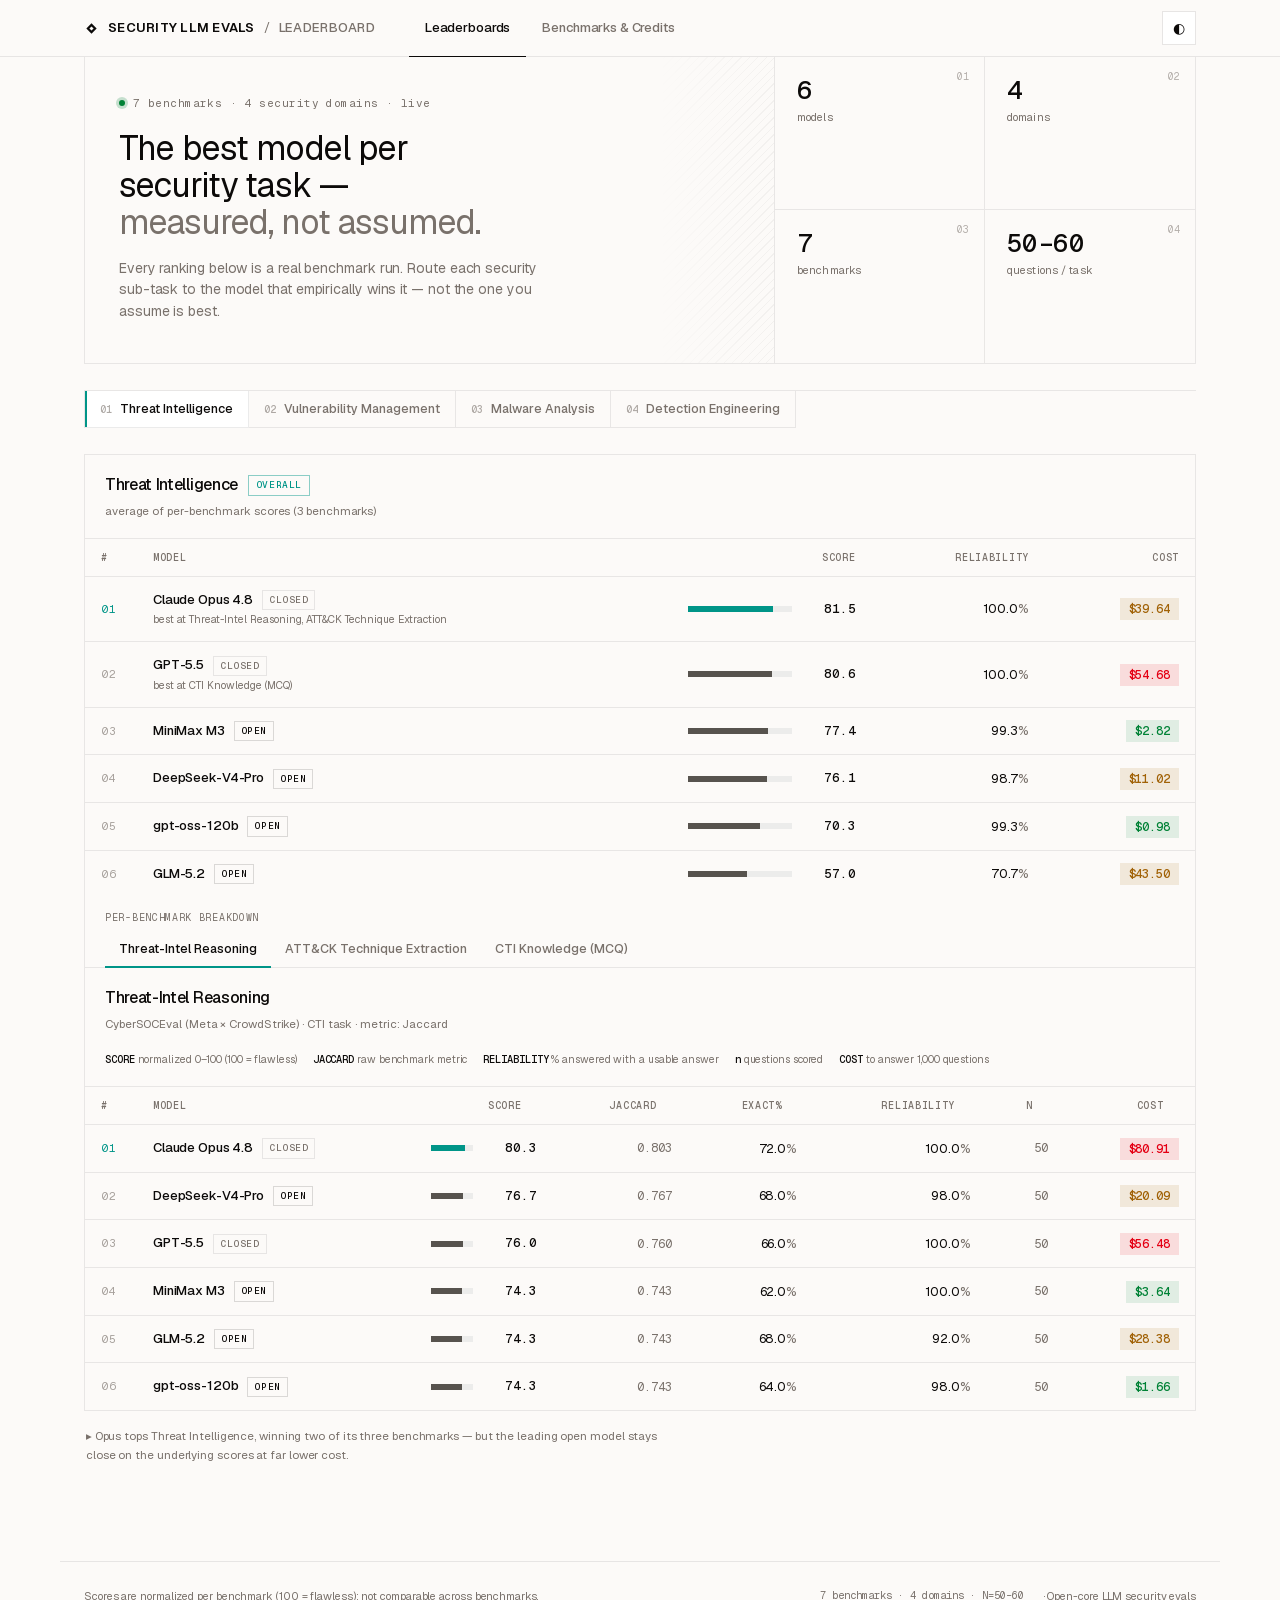
==== index.html @ 460291f8 "Add RELIABILITY column; rename ANS%→RELIABILITY, $/1K→COST; hide redundant cols - merge fresh rankin" ====
<!doctype html>
<html lang="en" data-theme="light">
<head>
<meta charset="utf-8">
<meta name="viewport" content="width=device-width, initial-scale=1">
<title>Security LLM Leaderboard</title>
<link rel="icon" type="image/svg+xml" href="favicon.svg">
<link rel="stylesheet" href="assets/fonts.css">
<style>
  /* ─── shadcn "stone" design tokens ─── */
  :root{
    --font-sans:'Geist',system-ui,-apple-system,"Segoe UI",Roboto,sans-serif;
    --font-mono:'Geist Mono',ui-monospace,"SF Mono",Menlo,Consolas,monospace;
    --radius:0px;
    --nav-h:56px;
  }
  html[data-theme="light"]{
    --background:#fcfaf8; --card:#ffffff; --foreground:#0c0a09; --muted:#f5f5f4;
    --muted-foreground:#79716b; --border:#e7e5e4; --primary:#1c1917;
    --primary-foreground:#fafaf9; --ring:#a6a09b;
    --grid-line:rgba(12,10,9,.08); --grid-line-strong:rgba(12,10,9,.14);
    --bar:#57534e; --bar-track:#ececeb; --accent-data:#009588;
    --pos:#008236; --warn:#a16207; --neg:#e40014;
  }
  html[data-theme="dark"]{
    --background:#000000; --card:#0c0a09; --foreground:#fafaf9; --muted:#292524;
    --muted-foreground:#a6a09b; --border:#292524; --primary:#fafaf9;
    --primary-foreground:#1c1917; --ring:#79716b;
    --grid-line:rgba(250,250,249,.08); --grid-line-strong:rgba(250,250,249,.15);
    --bar:#a6a09b; --bar-track:#1a1714; --accent-data:#00bb7f;
    --pos:#4ade80; --warn:#fcbb00; --neg:#fb2c36;
  }
  *{box-sizing:border-box}
  html,body{margin:0}
  body{background:var(--background);color:var(--foreground);
    font-family:var(--font-sans);-webkit-font-smoothing:antialiased;
    font-size:14px;line-height:1.5;letter-spacing:-.006em}
  .mono{font-family:var(--font-mono);font-variant-numeric:tabular-nums;letter-spacing:0}
  a{color:inherit;text-decoration:none}
  ::selection{background:var(--accent-data);color:#fff}

  /* ─── top bar ─── */
  header.topbar{position:sticky;top:0;z-index:30;background:var(--background);
    border-bottom:1px solid var(--border)}
  .bar{max-width:1160px;margin:0 auto;height:var(--nav-h);padding:0 24px;
    display:flex;align-items:center;gap:28px}
  .brand{display:flex;align-items:center;gap:9px;font-weight:600;font-size:13px;
    letter-spacing:.02em;white-space:nowrap}
  .brand .glyph{width:15px;height:15px;color:var(--foreground);display:block;flex:none}
  .brand .sep{color:var(--muted-foreground);font-weight:400}
  .brand .sub{color:var(--muted-foreground);font-weight:500}
  nav.tabs{display:flex;align-items:stretch;height:100%;margin-left:6px}
  .tab{appearance:none;background:none;border:0;height:100%;padding:0 16px;
    font:inherit;font-size:13px;font-weight:500;color:var(--muted-foreground);
    cursor:pointer;position:relative;transition:color .15s;letter-spacing:-.01em}
  .tab:hover{color:var(--foreground)}
  .tab[aria-selected="true"]{color:var(--foreground)}
  .tab[aria-selected="true"]::after{content:"";position:absolute;left:0;right:0;bottom:-1px;
    height:1.5px;background:var(--foreground)}
  .tab:focus-visible{outline:1.5px solid var(--ring);outline-offset:-4px}
  .spacer{flex:1}
  .theme{appearance:none;width:34px;height:34px;border:1px solid var(--border);
    background:var(--card);color:var(--foreground);cursor:pointer;display:grid;
    place-items:center;font-size:14px;transition:background .15s,border-color .15s}
  .theme:hover{border-color:var(--ring)}
  .theme:focus-visible{outline:1.5px solid var(--ring);outline-offset:2px}

  .wrap{max-width:1160px;margin:0 auto;padding:0 24px 96px}

  /* ─── hero / readme block ─── */
  .hero{display:grid;grid-template-columns:1fr minmax(280px,420px);
    border-left:1px solid var(--grid-line);border-right:1px solid var(--grid-line);
    border-bottom:1px solid var(--grid-line)}
  .hero-l{padding:38px 34px 40px;border-right:1px solid var(--grid-line);position:relative;overflow:hidden}
  .hero-l::before{content:"";position:absolute;top:0;right:0;width:120px;height:100%;
    opacity:.5;pointer-events:none;
    background-image:repeating-linear-gradient(-45deg,transparent,transparent 5px,var(--grid-line) 5px,var(--grid-line) 6px);
    -webkit-mask:linear-gradient(90deg,transparent,#000);mask:linear-gradient(90deg,transparent,#000)}
  .eyebrow{font-size:11px;color:var(--muted-foreground);letter-spacing:.04em;
    margin:0 0 18px;display:flex;align-items:center;gap:8px}
  .eyebrow .live-dot{width:6px;height:6px;border-radius:50%;background:var(--pos);
    box-shadow:0 0 0 3px color-mix(in srgb,var(--pos) 22%,transparent)}
  h1.title{margin:0;font-weight:400;font-size:34px;line-height:1.1;letter-spacing:-.028em;
    max-width:16ch}
  h1.title em{font-style:normal;color:var(--muted-foreground)}
  .hero-desc{margin:16px 0 0;color:var(--muted-foreground);font-size:14px;max-width:44ch;line-height:1.55}

  /* stat cells — hairline grid */
  .stats{display:grid;grid-template-columns:1fr 1fr}
  .stat-cell{padding:20px 22px;border-bottom:1px solid var(--grid-line);
    border-right:1px solid var(--grid-line);display:flex;flex-direction:column;gap:2px;position:relative}
  .stats .stat-cell:nth-child(2n){border-right:0}
  .stats .stat-cell:nth-last-child(-n+2){border-bottom:0}
  .stat-idx{position:absolute;top:12px;right:14px;font-size:10px;color:var(--muted-foreground);
    opacity:.55;letter-spacing:.06em}
  .stat-cell b{font-weight:500;font-size:26px;line-height:1;letter-spacing:-.02em;font-family:var(--font-mono);font-variant-numeric:tabular-nums}
  .stat-cell span.lbl{font-size:11px;color:var(--muted-foreground);text-transform:lowercase;
    letter-spacing:.01em;margin-top:4px}

  /* ─── domain tabs (top-level) ─── */
  .pills{display:flex;flex-wrap:wrap;margin:26px 0 0;
    border-top:1px solid var(--grid-line);border-left:1px solid var(--grid-line)}
  .pill{appearance:none;background:none;border:0;border-right:1px solid var(--grid-line);
    border-bottom:1px solid var(--grid-line);font:inherit;font-size:12.5px;font-weight:500;
    color:var(--muted-foreground);padding:9px 15px;cursor:pointer;display:flex;align-items:center;
    gap:8px;transition:color .15s,background .15s;position:relative}
  .pill:hover:not(:disabled){color:var(--foreground);background:var(--card)}
  .pill[aria-selected="true"]{color:var(--foreground);background:var(--card)}
  .pill[aria-selected="true"]::before{content:"";position:absolute;left:0;top:0;bottom:0;
    width:2px;background:var(--accent-data)}
  .pill:focus-visible{outline:1.5px solid var(--ring);outline-offset:-3px}
  .pill .idx{font-family:var(--font-mono);font-size:10px;color:var(--muted-foreground);opacity:.6}

  /* ─── section blocks ─── */
  .block{margin-top:26px;border:1px solid var(--grid-line)}
  .bmeta{display:flex;align-items:flex-end;justify-content:space-between;gap:20px;flex-wrap:wrap;
    padding:18px 20px;border-bottom:1px solid var(--grid-line)}
  .bmeta h2{margin:0 0 5px;font-size:16px;font-weight:500;letter-spacing:-.02em;display:flex;align-items:center;gap:10px}
  .bmeta .desc{margin:0;font-size:11.5px;color:var(--muted-foreground);line-height:1.5;max-width:74ch}
  .kind{font-family:var(--font-mono);font-size:9.5px;font-weight:500;text-transform:uppercase;
    letter-spacing:.06em;padding:2px 7px;border:1px solid var(--grid-line-strong);color:var(--muted-foreground)}
  .kind.roll{color:var(--accent-data);border-color:color-mix(in srgb,var(--accent-data) 45%,transparent)}
  .dirhint{font-family:var(--font-mono);font-size:10px;color:var(--warn);letter-spacing:.03em;white-space:nowrap}
  .legend{display:flex;gap:16px;flex-wrap:wrap;font-size:10.5px;color:var(--muted-foreground)}
  .legend b{color:var(--foreground);font-weight:500;font-family:var(--font-mono)}

  .tblwrap{overflow-x:auto}
  table{width:100%;border-collapse:collapse;min-width:720px}
  thead th{font-size:10px;text-transform:uppercase;letter-spacing:.07em;color:var(--muted-foreground);
    font-weight:500;text-align:right;padding:11px 16px;border-bottom:1px solid var(--grid-line);
    white-space:nowrap;font-family:var(--font-mono);user-select:none}
  thead th.l{text-align:left}
  thead th.sortable{cursor:pointer;transition:color .15s}
  thead th.sortable:hover{color:var(--foreground)}
  thead th .arrow{opacity:0;margin-left:3px}
  thead th[aria-sort] .arrow{opacity:1;color:var(--accent-data)}
  tbody td{padding:13px 16px;border-bottom:1px solid var(--grid-line);text-align:right;font-size:13px}
  tbody tr:last-child td{border-bottom:0}
  tbody tr:hover td{background:var(--card)}
  td.rank{color:var(--muted-foreground);opacity:.65;width:52px;text-align:left;
    font-family:var(--font-mono);font-size:11px;letter-spacing:.05em}
  tr.top td.rank{color:var(--accent-data);opacity:1}
  td.model{text-align:left;font-weight:500;letter-spacing:-.01em;white-space:nowrap}
  td.model .bestat{display:block;font-weight:400;font-size:10.5px;color:var(--muted-foreground);margin-top:2px;letter-spacing:0}
  .badge{display:inline-block;margin-left:9px;font-family:var(--font-mono);font-size:9.5px;
    font-weight:500;text-transform:uppercase;letter-spacing:.06em;padding:2px 6px;
    border:1px solid var(--border);color:var(--muted-foreground);vertical-align:middle}
  .badge.open{color:var(--foreground);border-color:var(--grid-line-strong)}
  .badge.closed{color:var(--muted-foreground)}
  .badge.mixture{color:var(--accent-data);border-color:color-mix(in srgb,var(--accent-data) 45%,transparent)}
  .barcell{display:flex;align-items:center;gap:12px;justify-content:flex-end}
  .track{flex:1;max-width:150px;height:6px;background:var(--bar-track);overflow:hidden}
  .fill{height:100%;background:var(--bar)}
  tr.top .fill{background:var(--accent-data)}
  .scoreval{width:52px;text-align:right;font-weight:500;font-family:var(--font-mono);font-size:12.5px}
  td.rawcell{font-family:var(--font-mono);font-size:12px;color:var(--muted-foreground)}
  .cost{font-family:var(--font-mono);font-weight:500;padding:2px 8px;font-size:12px;border:1px solid transparent}
  .cost.lo{color:var(--pos);background:color-mix(in srgb,var(--pos) 11%,transparent)}
  .cost.mid{color:var(--warn);background:color-mix(in srgb,var(--warn) 12%,transparent)}
  .cost.hi{color:var(--neg);background:color-mix(in srgb,var(--neg) 12%,transparent)}
  td.ncell{font-family:var(--font-mono);font-size:12px;color:var(--muted-foreground)}
  .cov-badge{font-family:var(--font-mono);font-size:9.5px;font-weight:500;padding:2px 7px;
    border:1px solid color-mix(in srgb,var(--warn) 40%,transparent);color:var(--warn);white-space:nowrap}
  .sub{color:var(--muted-foreground)}
  .dash{color:var(--muted-foreground);opacity:.5}
  .note{margin:16px 2px 0;font-size:11.5px;color:var(--muted-foreground);line-height:1.65;max-width:82ch}

  /* ─── leaf sub-tabs (within a rollup domain) ─── */
  .subhead{padding:13px 20px 0;font-size:10px;text-transform:uppercase;letter-spacing:.07em;
    color:var(--muted-foreground);font-family:var(--font-mono)}
  .subtabs{display:flex;flex-wrap:wrap;gap:0;padding:8px 20px 0;border-bottom:1px solid var(--grid-line)}
  .subtab{appearance:none;background:none;border:0;border-bottom:2px solid transparent;
    font:inherit;font-size:12.5px;font-weight:500;color:var(--muted-foreground);
    padding:7px 14px;cursor:pointer;transition:color .15s;margin-bottom:-1px}
  .subtab:hover{color:var(--foreground)}
  .subtab[aria-selected="true"]{color:var(--foreground);border-bottom-color:var(--accent-data)}
  .subtab:focus-visible{outline:1.5px solid var(--ring);outline-offset:-3px}

  /* ─── benchmarks & credits page ─── */
  .credits-intro{margin:26px 0 0;font-size:13px;color:var(--muted-foreground);max-width:74ch;line-height:1.6}
  .credits-grid{display:grid;grid-template-columns:repeat(auto-fill,minmax(340px,1fr));
    border-top:1px solid var(--grid-line);border-left:1px solid var(--grid-line);margin-top:20px}
  .cred{border-right:1px solid var(--grid-line);border-bottom:1px solid var(--grid-line);padding:20px 22px}
  .cred h3{margin:0 0 3px;font-size:15px;font-weight:500;letter-spacing:-.015em}
  .cred .powers{font-size:11px;color:var(--muted-foreground);margin:0 0 14px;line-height:1.5}
  .cred .row{display:flex;gap:8px;align-items:baseline;padding:5px 0;border-top:1px solid var(--grid-line);font-size:12px}
  .cred .row:first-of-type{border-top:0}
  .cred .row .k{font-family:var(--font-mono);font-size:10px;color:var(--muted-foreground);
    text-transform:uppercase;letter-spacing:.05em;width:64px;flex:none}
  .cred a.src{color:var(--accent-data);border-bottom:1px solid color-mix(in srgb,var(--accent-data) 40%,transparent)}
  .cred a.src:hover{border-bottom-color:var(--accent-data)}
  .cred .lic{font-family:var(--font-mono);font-size:11px}
  .cred .lic.nc{color:var(--warn)}
  .cred .ext{font-size:9px;opacity:.7}
  .credits-note{margin:22px 2px 0;font-size:11px;color:var(--muted-foreground);line-height:1.7;max-width:80ch}

  .hidden{display:none}
  footer{max-width:1160px;margin:0 auto;padding:26px 24px;border-top:1px solid var(--border);
    display:flex;gap:20px;flex-wrap:wrap;font-size:11px;color:var(--muted-foreground)}
  footer .mono{font-size:10.5px}
  @media (max-width:820px){
    .hero{grid-template-columns:1fr}
    .hero-l{border-right:0;border-bottom:1px solid var(--grid-line)}
    h1.title{font-size:28px}
  }
  @media (prefers-reduced-motion:reduce){*{transition:none!important}}
</style>
</head>
<body>
<header class="topbar">
  <div class="bar">
    <a class="brand" href="./">
      <svg class="glyph" viewBox="0 0 32 32" aria-hidden="true"><path fill-rule="evenodd" fill="currentColor" d="M16 5 L27 16 L16 27 L5 16 Z M16 11.5 L20.5 16 L16 20.5 L11.5 16 Z"/></svg>SECURITY&nbsp;LLM&nbsp;EVALS
      <span class="sep">/</span><span class="sub">LEADERBOARD</span>
    </a>
    <nav class="tabs" role="tablist" aria-label="View">
      <button class="tab" role="tab" id="t-board" aria-selected="true" onclick="setView('board')">Leaderboards</button>
      <button class="tab" role="tab" id="t-cred" aria-selected="false" onclick="setView('cred')">Benchmarks &amp; Credits</button>
    </nav>
    <span class="spacer"></span>
    <button class="theme" id="theme" onclick="toggleTheme()" aria-label="Toggle color theme" title="Toggle theme">◐</button>
  </div>
</header>

<div class="wrap">
  <section class="hero">
    <div class="hero-l">
      <p class="eyebrow mono"><span class="live-dot"></span><span id="hero-eyebrow"></span></p>
      <h1 class="title">The best model per security task — <em>measured, not assumed.</em></h1>
      <p class="hero-desc">Every ranking below is a real benchmark run. Route each security sub-task to the model that empirically wins it — not the one you assume is best.</p>
    </div>
    <div class="stats" id="stats"></div>
  </section>

  <section id="view-board">
    <div class="pills" id="pills" role="tablist" aria-label="Domains"></div>
    <div id="domain-body"></div>
    <p class="note" id="board-note"></p>
  </section>

  <section id="view-cred" class="hidden">
    <p class="credits-intro">These rankings are computed on public, verified-open benchmarks.
      Benchmark data belongs to its original authors — the sources and licenses below are our
      attribution obligations, not decoration. Please honor each dataset's license.</p>
    <div class="credits-grid" id="credits"></div>
    <p class="credits-note" id="credits-note"></p>
  </section>
</div>

<footer>
  <span>Scores are normalized per benchmark (100 = flawless); not comparable across benchmarks.</span>
  <span class="spacer"></span>
  <span class="mono" id="foot-meta"></span>
  <span>· Open-core LLM security evals</span>
</footer>

<script src="data/rankings.js"></script>
<script>
// @ts-check
/**
 * Data contract (mirror of docs/CONTRACT.md — schema of record:
 * security-llm-eval-harness/spec/results.schema.json). UI renders this shape; it does not own it.
 * @typedef {"open"|"closed"|"mixture"} ModelType
 * @typedef {Object} ModelRow
 * @property {string} model  @property {ModelType} type  @property {number} score
 * @property {number} [exact_pct] @property {number} [answered_pct] @property {number} [cost_per_1k_usd]
 * @property {number} [n] @property {number} [latency_s] @property {[number,number]} [ci]
 * @typedef {"higher"|"lower"} Direction
 * @typedef {Object} Domain
 * @property {string} name @property {string} benchmark @property {string} metric
 * @property {Direction} direction @property {string} [note] @property {ModelRow[]} models
 * @typedef {Object} RollupModel
 * @property {string} model @property {ModelType} type @property {number} win_rate
 * @property {[number,number]} coverage @property {string[]} best_at @property {[number,number]} cost_per_1k_range
 * @typedef {Object} Rollup
 * @property {string} name @property {string[]} leaves @property {RollupModel[]} models
 * @typedef {Object} Rankings
 * @property {{suite:string,n:number,generated:string}} meta
 * @property {Record<string,Domain>} domains @property {Record<string,Rollup>} [rollups]
 */

/** @type {Rankings} */
const R = /** @type {any} */(window).RANKINGS;
const DOMAINS = R.domains;
const ROLLUPS = R.rollups || {};

/* ── UI-owned editorial (survives data refreshes; keyed by domain id, optional) ── */
const NOTES = {
  cti:      "Opus tops Threat Intelligence, winning two of its three benchmarks — but the leading open model stays close on the underlying scores at far lower cost.",
  vulnmgmt: "GPT-5.5 edges Vulnerability Management by winning CVSS scoring, with Opus taking CVE→CWE — the open challenger stays within a few points at a fraction of the price.",
  malware:  "Malware is the hardest task on the board — nobody clears 58, and several cheap open models land within a point of the closed frontier.",
  deteng:   "The closest call on the board — Opus edges GPT-5.5 by 0.002 (0.577 vs 0.575) at roughly a quarter of the cost and ~6× the speed. When quality ties, cost and latency decide the route.",
};

/* ── static attribution (Benchmarks & Credits page — from docs/CONTRACT.md) ── */
const LEAF_NAMES = {
  cti:"Threat-Intel Reasoning", cti_mcq:"CTI Knowledge (MCQ)", cti_ate:"ATT&CK Technique Extraction",
  malware:"Malware Analysis", cve_cwe:"CVE→CWE Mapping", cvss:"CVSS Severity Scoring",
  sigma_attack:"Sigma Rule → ATT&CK",
};
const CREDITS = [
  { name:"CyberSOCEval", leaves:["cti","malware"],
    sources:[{label:"meta-llama/PurpleLlama (code)",url:"https://github.com/meta-llama/PurpleLlama"},
             {label:"CrowdStrike/CyberSOCEval_data",url:"https://github.com/CrowdStrike/CyberSOCEval_data"}],
    license:"MIT (code) · CC BY-SA 4.0 / CC BY-ND 4.0 (data)", nc:false,
    paper:"https://arxiv.org/abs/2509.20166" },
  { name:"CTIBench", leaves:["cti_mcq","cti_ate","cve_cwe","cvss"],
    sources:[{label:"AI4Sec/cti-bench (HuggingFace)",url:"https://huggingface.co/datasets/AI4Sec/cti-bench"},
             {label:"xashru/cti-bench",url:"https://github.com/xashru/cti-bench"}],
    license:"CC BY-NC-SA 4.0 (non-commercial)", nc:true,
    paper:"https://arxiv.org/abs/2406.07599" },
  { name:"Sigma → ATT&CK", leaves:["sigma_attack"],
    sources:[{label:"SigmaHQ/sigma (rule corpus)",url:"https://github.com/SigmaHQ/sigma"}],
    license:"Detection Rule License 1.1", nc:false, paper:null,
    hint:"Rule corpus by SigmaHQ; task construction ours." },
];

/* ── helpers ── */
const isBlank = v => v == null || v === 0;
const two = i => String(i).padStart(2, "0");
const costCls = c => c < 10 ? "lo" : c < 50 ? "mid" : "hi";
const esc = s => String(s).replace(/[&<>]/g, c => ({"&":"&amp;","<":"&lt;",">":"&gt;"}[c]));
const badge = t => `<span class="badge ${t}">${t === "mixture" ? "vote" : t}</span>`;
const RELIABILITY_TIP = "% of questions with a usable answer — the rest score zero. Low reliability = the model failed to produce gradeable output (truncation, rambling, errors), not that it was wrong.";
const COST_TIP = "cost to answer 1,000 questions of this type";
/* accuracy leaves: SCORE, raw metric, and exact% are the same number three ways → hide raw + exact */
const leafCollapse = leaf => {
  const d = DOMAINS[leaf];
  return d.models.every(m => Math.round(m.score * 1000) / 10 === m.score_norm)
      && d.models.every(m => m.exact_pct != null && m.exact_pct === m.score_norm);
};

function toggleTheme(){
  const el = document.documentElement;
  el.setAttribute("data-theme", el.getAttribute("data-theme") === "dark" ? "light" : "dark");
}

/* ── derive the domain tabs from each leaf's `domain` / `domain_name` fields ──
   group leaves by `domain`, preserving first-seen order; a domain with a matching rollup shows it. */
function buildDomainList(){
  const order = [], groups = {};
  for (const [lid, d] of Object.entries(DOMAINS)){
    const did = d.domain || lid;                       // fall back to leaf id if field absent
    if (!groups[did]){ groups[did] = { id: did, name: d.domain_name || d.name, leaves: [] }; order.push(did); }
    groups[did].leaves.push(lid);
  }
  return order.map(did => ({ ...groups[did], rollup: ROLLUPS[did] || null }));
}
const DOMAIN_LIST = buildDomainList();

/* ── hero stats (computed, honest, data-driven) ── */
function heroStats(){
  const leafIds = Object.keys(DOMAINS);
  // active roster = distinct models across all leaves (full matrix, so every model counts)
  const active = new Set();
  const fullNs = [];
  leafIds.forEach(id => {
    const ns = DOMAINS[id].models.map(m => m.n).filter(n => n != null);
    const maxN = ns.length ? Math.max(...ns) : null;
    if (maxN != null) fullNs.push(maxN);
    DOMAINS[id].models.forEach(m => { if (m.n === maxN) active.add(m.model); });
  });
  const lo = fullNs.length ? Math.min(...fullNs) : 0, hi = fullNs.length ? Math.max(...fullNs) : 0;
  const nRange = lo === hi ? String(lo) : `${lo}–${hi}`;
  return { models: active.size, domains: DOMAIN_LIST.length, benchmarks: leafIds.length, nRange };
}
(function renderHero(){
  const s = heroStats();
  document.getElementById("stats").innerHTML = [
    [s.models, "models"], [s.domains, "domains"], [s.benchmarks, "benchmarks"], [s.nRange, "questions / task"]
  ].map(([b, l], i) => `<div class="stat-cell"><span class="stat-idx mono">${two(i+1)}</span>`+
    `<b>${b}</b><span class="lbl">${l}</span></div>`).join("");
  document.getElementById("hero-eyebrow").textContent =
    `${s.benchmarks} benchmarks · ${s.domains} security domains · live`;
  document.getElementById("foot-meta").textContent =
    `${s.benchmarks} benchmarks · ${s.domains} domains · N=${s.nRange}`;
})();

/* ── leaf model table (direction-aware) ── */
const leafSort = {}; // per-leaf {col, dir}
function orderedRows(leaf){
  const s = leafSort[leaf];
  const base = DOMAINS[leaf].models;
  if (!s) return base;
  return base.slice().sort((a, b) => {
    const av = a[s.col], bv = b[s.col], ab = isBlank(av), bb = isBlank(bv);
    if (ab && bb) return 0; if (ab) return 1; if (bb) return -1;
    return (av - bv) * s.dir;
  });
}
function renderLeafTable(leaf, mount){
  const d = DOMAINS[leaf];
  const rows = orderedRows(leaf);
  const s = leafSort[leaf];
  const rawLabel = (d.metric || "score").toUpperCase();
  const collapse = leafCollapse(leaf); // accuracy leaf → hide raw metric + exact%
  const th = (col, label, title) => {
    const active = s && s.col === col;
    return `<th class="sortable" data-leaf="${leaf}" data-col="${col}"${title?` title="${title}"`:""}${active?` aria-sort="${s.dir===-1?"descending":"ascending"}"`:""}>`+
      `${label} <span class="arrow">${active ? (s.dir===-1?"▾":"▴") : "▾"}</span></th>`;
  };
  const body = rows.map((r, i) => {
    const top = i === 0 && !s;
    const pct = k => isBlank(r[k]) ? `<span class="dash">—</span>` : `${(+r[k]).toFixed(1)}<span class="sub">%</span>`;
    const cost = isBlank(r.cost_per_1k_usd) ? `<span class="dash">—</span>`
      : `<span class="cost ${costCls(r.cost_per_1k_usd)}" title="${COST_TIP}">$${(+r.cost_per_1k_usd).toFixed(2)}</span>`;
    const nTd = r.n == null ? `<td><span class="dash">—</span></td>` : `<td class="ncell">${r.n}</td>`;
    const ci = Array.isArray(r.ci) ? `95% CI [${r.ci[0]}, ${r.ci[1]}]` : "";
    const lat = r.latency_s != null ? `${ci?" · ":""}${r.latency_s}s/q` : "";
    const tip = (ci + lat) ? ` title="${ci}${lat}"` : "";
    const dec = d.metric === "mae" ? 2 : 3;
    const norm = r.score_norm != null ? r.score_norm : (d.direction === "lower" ? 0 : r.score * 100);
    const cells = [
      `<td class="rank">${two(i+1)}</td>`,
      `<td class="model">${esc(r.model)}${badge(r.type)}</td>`,
      `<td><div class="barcell"><div class="track"><div class="fill" style="width:${Math.max(6, Math.round(norm))}%"></div></div><span class="scoreval">${norm.toFixed(1)}</span></div></td>`,
    ];
    if (!collapse){
      cells.push(`<td class="rawcell"${tip}>${r.score.toFixed(dec)}</td>`);
      cells.push(`<td>${pct("exact_pct")}</td>`);
    }
    cells.push(`<td>${pct("answered_pct")}</td>`, nTd, `<td>${cost}</td>`);
    return `<tr class="${top?"top":""}">${cells.join("")}</tr>`;
  }).join("");
  const heads = [`<th class="l" style="width:52px">#</th>`, `<th class="l">Model</th>`, th("score_norm","score")];
  if (!collapse){ heads.push(th("score", rawLabel), th("exact_pct","exact%")); }
  heads.push(th("answered_pct","reliability", RELIABILITY_TIP), th("n","n"), th("cost_per_1k_usd","cost", COST_TIP));
  mount.innerHTML = `<div class="tblwrap"><table><thead><tr>${heads.join("")}</tr></thead><tbody>${body}</tbody></table></div>`;
  mount.querySelectorAll("thead th.sortable").forEach(el => el.addEventListener("click", () => {
    const col = el.getAttribute("data-col");
    const cur = leafSort[leaf];
    leafSort[leaf] = (cur && cur.col === col) ? { col, dir: cur.dir * -1 } : { col, dir: -1 };
    renderLeafTable(leaf, mount);
  }));
}

/* ── rollup (domain win-rate) table ── */
function renderRollupTable(r, mount){
  const total = r.leaves.length;
  const body = r.models.map((m, i) => {
    const top = i === 0;
    // coverage: inline "n/N benchmarks" badge next to the model name, only when partial
    const [cov, tot] = m.coverage || [total, total];
    const covBadge = cov < tot
      ? ` <span class="cov-badge" title="score computed over the ${cov} of ${tot} benchmarks this model has run">${cov}/${tot} benchmarks</span>`
      : "";
    const bestAt = m.best_at && m.best_at.length ? `<span class="bestat">best at ${m.best_at.map(esc).join(", ")}</span>` : "";
    const avg = m.cost_per_1k_avg;
    const [lo, hi] = m.cost_per_1k_range || [];
    const costTip = avg == null ? "" : ` title="average cost per 1,000 questions across the domain's benchmarks${(lo!=null&&hi!=null&&lo!==hi)?`; range: $${lo.toFixed(2)}–$${hi.toFixed(2)}`:""}"`;
    const costCell = avg == null ? `<span class="dash">—</span>`
      : `<span class="cost ${costCls(avg)}"${costTip}>$${avg.toFixed(2)}</span>`;
    const rel = m.answered_pct_avg != null ? `${m.answered_pct_avg.toFixed(1)}<span class="sub">%</span>` : `<span class="dash">—</span>`;
    const score = m.score != null ? m.score : 0;
    return `<tr class="${top?"top":""}">`+
      `<td class="rank">${two(i+1)}</td>`+
      `<td class="model">${esc(m.model)}${badge(m.type)}${covBadge}${bestAt}</td>`+
      `<td><div class="barcell"><div class="track"><div class="fill" style="width:${Math.max(6,Math.round(score))}%"></div></div>`+
        `<span class="scoreval">${score.toFixed(1)}</span></div></td>`+
      `<td>${rel}</td>`+
      `<td>${costCell}</td></tr>`;
  }).join("");
  mount.innerHTML =
    `<div class="tblwrap"><table><thead><tr>`+
    `<th class="l" style="width:52px">#</th><th class="l">Model</th>`+
    `<th style="width:200px">score</th><th title="${RELIABILITY_TIP}">reliability</th>`+
    `<th title="average cost per 1,000 questions across the domain's benchmarks">cost</th>`+
    `</tr></thead><tbody>${body}</tbody></table></div>`;
}

/* ── render one domain (rollup + leaf sub-tabs, or straight to single leaf) ── */
let curDomain = null;
const subState = {}; // domainId -> active leaf id
function renderDomain(dom){
  curDomain = dom.id;
  const host = document.getElementById("domain-body");
  const note = NOTES[dom.id] || "";
  document.getElementById("board-note").textContent = note ? "▸ " + note : "";

  if (dom.rollup){
    // verdict on top (overarching) + receipts below (leaf sub-tabs) — identical for all domains
    const active = subState[dom.id] || dom.leaves[0];
    subState[dom.id] = active;
    const n = dom.leaves.length;
    const label = `average of per-benchmark scores (${n} benchmark${n===1?"":"s"})`;
    host.innerHTML =
      `<div class="block">`+
        `<div class="bmeta"><div class="l"><h2>${esc(dom.name)} <span class="kind roll">overall</span></h2>`+
          `<p class="desc">${label}</p></div></div>`+
        `<div id="rollup-mount"></div>`+
        `<div class="subhead">Per-benchmark breakdown</div>`+
        `<div class="subtabs" id="subtabs" role="tablist">`+
          dom.leaves.map(l => `<button class="subtab" role="tab" data-leaf="${l}" aria-selected="${l===active}">${esc(DOMAINS[l].name)}</button>`).join("")+
        `</div>`+
        `<div id="leaf-meta"></div><div id="leaf-mount"></div>`+
      `</div>`;
    renderRollupTable(dom.rollup, document.getElementById("rollup-mount"));
    host.querySelectorAll(".subtab").forEach(b => b.addEventListener("click", () => {
      subState[dom.id] = b.getAttribute("data-leaf"); renderDomain(dom);
    }));
    renderLeafMeta(active, document.getElementById("leaf-meta"));
    renderLeafTable(active, document.getElementById("leaf-mount"));
  } else {
    const leaf = dom.leaves[0];
    host.innerHTML = `<div class="block"><div id="leaf-meta"></div><div id="leaf-mount"></div></div>`;
    renderLeafMeta(leaf, document.getElementById("leaf-meta"), true);
    renderLeafTable(leaf, document.getElementById("leaf-mount"));
  }
}
function renderLeafMeta(leaf, mount, standalone){
  const d = DOMAINS[leaf];
  const legend = [`<span><b>SCORE</b> normalized 0–100 (100 = flawless)</span>`];
  if (!leafCollapse(leaf)) legend.push(`<span><b>${(d.metric||"score").toUpperCase()}</b> raw benchmark metric</span>`);
  legend.push(
    `<span><b>RELIABILITY</b> % answered with a usable answer</span>`,
    `<span><b>n</b> questions scored</span>`,
    `<span><b>COST</b> to answer 1,000 questions</span>`);
  mount.innerHTML =
    `<div class="bmeta" style="${standalone?"":"border-top:0"}">`+
      `<div class="l"><h2>${esc(d.name)}</h2><p class="desc">${esc(d.benchmark||"")}</p></div>`+
      `<div class="legend">${legend.join("")}</div></div>`;
}

/* ── domain tabs ── */
function renderPills(activeId){
  const p = document.getElementById("pills");
  p.innerHTML = DOMAIN_LIST.map((dom, i) =>
    `<button class="pill" role="tab" data-id="${dom.id}" aria-selected="${dom.id===activeId}">`+
      `<span class="idx">${two(i+1)}</span>${esc(dom.name)}</button>`
  ).join("");
  p.querySelectorAll(".pill").forEach(b => b.addEventListener("click", () => {
    const id = b.getAttribute("data-id");
    renderPills(id); renderDomain(DOMAIN_LIST.find(x => x.id === id));
  }));
}

/* ── benchmarks & credits page ── */
(function renderCredits(){
  const g = document.getElementById("credits");
  g.innerHTML = CREDITS.map(c => {
    const powers = c.leaves.map(l => LEAF_NAMES[l] || l).join(" · ");
    const rows = [];
    rows.push(`<div class="row"><span class="k">Powers</span><span>${esc(powers)}</span></div>`);
    c.sources.forEach((s, i) => rows.push(
      `<div class="row"><span class="k">${i===0?"Source":""}</span>`+
      `<a class="src" href="${s.url}" target="_blank" rel="noopener noreferrer">${esc(s.label)} <span class="ext">↗</span></a></div>`));
    rows.push(`<div class="row"><span class="k">License</span><span class="lic ${c.nc?"nc":""}">${esc(c.license)}</span></div>`);
    if (c.paper) rows.push(`<div class="row"><span class="k">Paper</span><a class="src" href="${c.paper}" target="_blank" rel="noopener noreferrer">${esc(c.paper.replace(/^https?:\/\//,""))} <span class="ext">↗</span></a></div>`);
    if (c.hint) rows.push(`<div class="row"><span class="k"></span><span style="color:var(--muted-foreground)">${esc(c.hint)}</span></div>`);
    return `<div class="cred"><h3>${esc(c.name)}</h3><p class="powers">${esc(powers)}</p>${rows.join("")}</div>`;
  }).join("");
  document.getElementById("credits-note").innerHTML =
    "Benchmark data © original authors — see links above. <b>CTIBench is CC&nbsp;BY-NC-SA (non-commercial use)</b>; "+
    "the Sigma rule corpus is SigmaHQ under Detection Rule License 1.1 (task construction ours). "+
    "Displaying these credits is a license obligation, not a courtesy.";
})();

/* ── view switch ── */
function setView(v){
  const board = v === "board";
  document.getElementById("view-board").classList.toggle("hidden", !board);
  document.getElementById("view-cred").classList.toggle("hidden", board);
  document.getElementById("t-board").setAttribute("aria-selected", String(board));
  document.getElementById("t-cred").setAttribute("aria-selected", String(!board));
}

/* ── init ── */
const first = DOMAIN_LIST[0];
renderPills(first.id);
renderDomain(first);
</script>
<!-- Vercel Web Analytics (cookieless; only active on the Vercel deployment) -->
<script defer src="/_vercel/insights/script.js"></script>
</body>
</html>
---- assets/fonts.css ----
/* Self-hosted Geist + Geist Mono (latin subset) — from Google Fonts, OFL. */
@font-face{font-family:'Geist';font-style:normal;font-weight:400;font-display:swap;src:url(fonts/geist-400.woff2) format('woff2');}
@font-face{font-family:'Geist';font-style:normal;font-weight:500;font-display:swap;src:url(fonts/geist-500.woff2) format('woff2');}
@font-face{font-family:'Geist';font-style:normal;font-weight:600;font-display:swap;src:url(fonts/geist-600.woff2) format('woff2');}
@font-face{font-family:'Geist';font-style:normal;font-weight:700;font-display:swap;src:url(fonts/geist-700.woff2) format('woff2');}
@font-face{font-family:'Geist Mono';font-style:normal;font-weight:400;font-display:swap;src:url(fonts/geist-mono-400.woff2) format('woff2');}
@font-face{font-family:'Geist Mono';font-style:normal;font-weight:500;font-display:swap;src:url(fonts/geist-mono-500.woff2) format('woff2');}
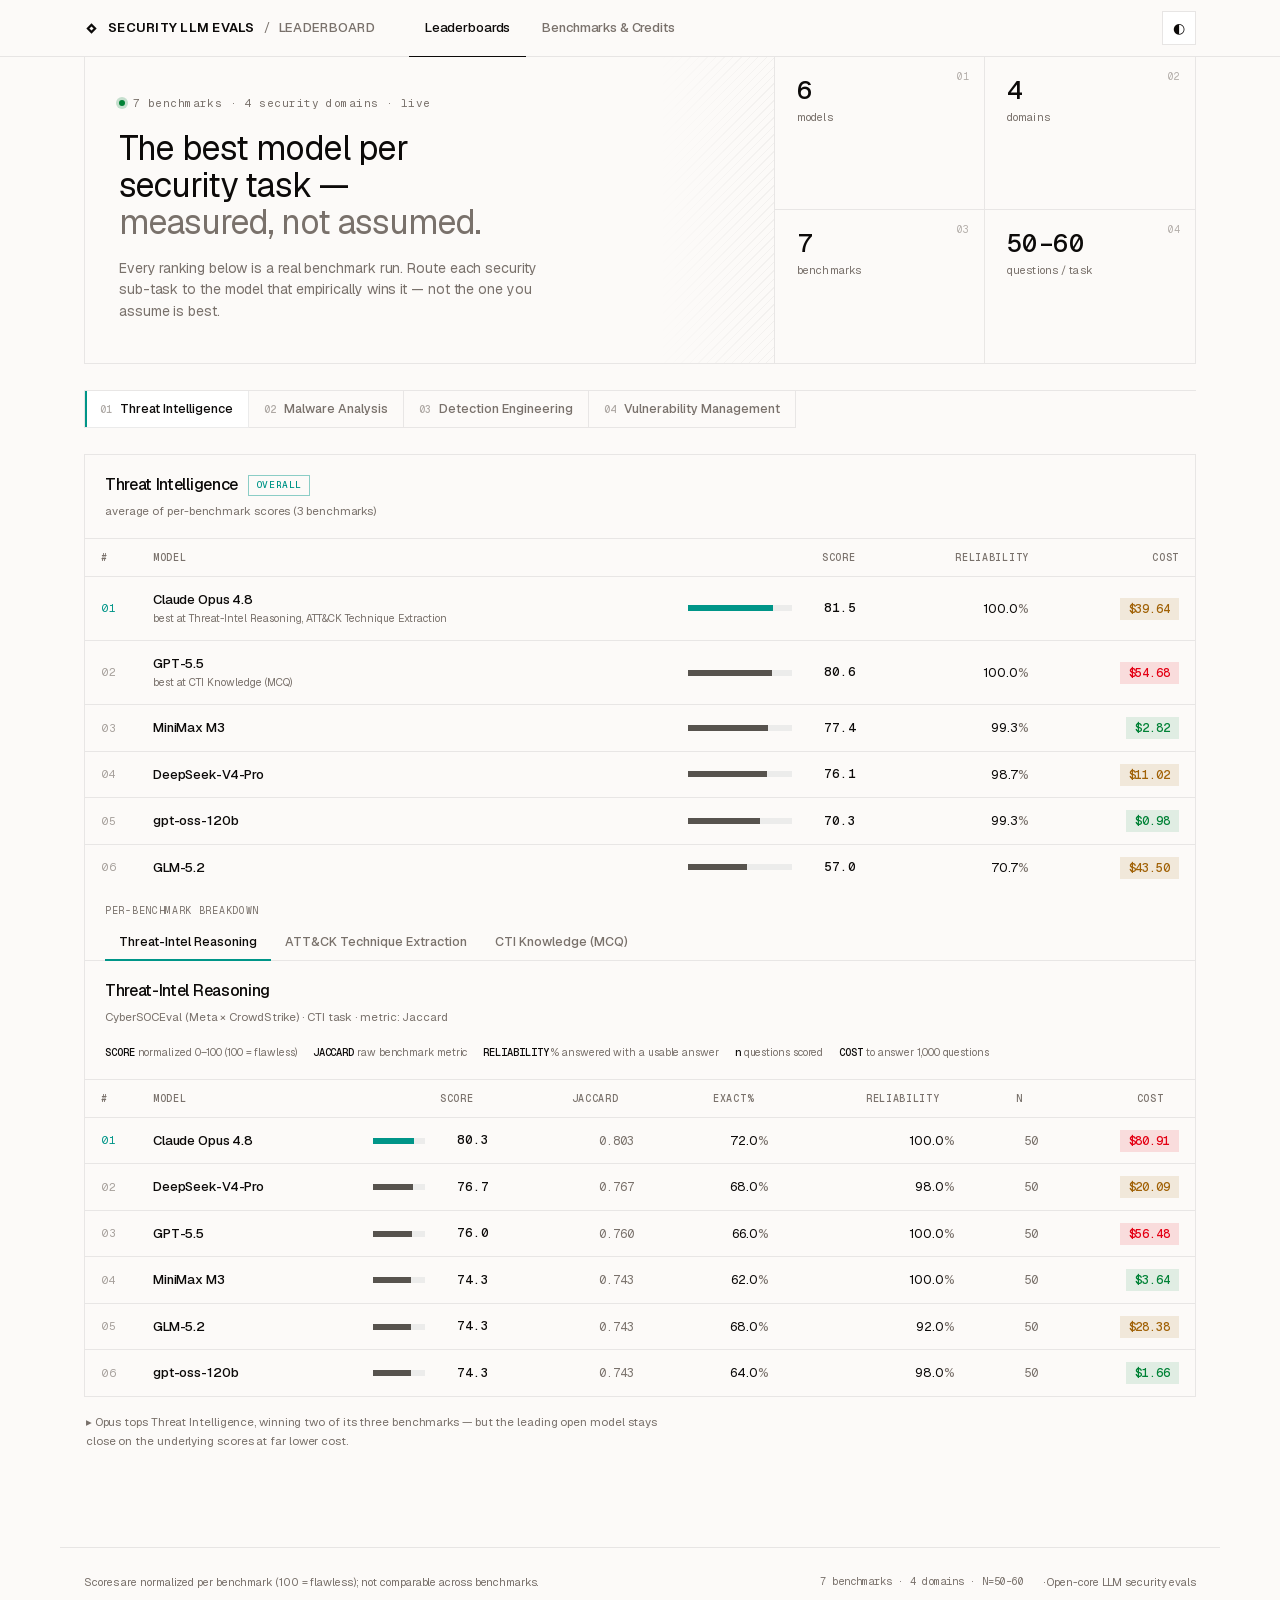
==== commit 3a972617: "Data-driven tab order (rollup 'order' field); remove OPEN/CLOSED badges - sort domain tabs by rollup" ====
--- a/index.html
+++ b/index.html
@@ -336,7 +336,7 @@
 }
 
 /* ── derive the domain tabs from each leaf's `domain` / `domain_name` fields ──
-   group leaves by `domain`, preserving first-seen order; a domain with a matching rollup shows it. */
+   group leaves by `domain`; tab order comes from the rollup's `order` field (falls back to data order). */
 function buildDomainList(){
   const order = [], groups = {};
   for (const [lid, d] of Object.entries(DOMAINS)){
@@ -344,7 +344,9 @@
     if (!groups[did]){ groups[did] = { id: did, name: d.domain_name || d.name, leaves: [] }; order.push(did); }
     groups[did].leaves.push(lid);
   }
-  return order.map(did => ({ ...groups[did], rollup: ROLLUPS[did] || null }));
+  const rank = did => { const r = ROLLUPS[did]; return (r && typeof r.order === "number") ? r.order : 100 + order.indexOf(did); };
+  return order.map(did => ({ ...groups[did], rollup: ROLLUPS[did] || null }))
+              .sort((a, b) => rank(a.id) - rank(b.id));
 }
 const DOMAIN_LIST = buildDomainList();
 
@@ -412,7 +414,7 @@
     const norm = r.score_norm != null ? r.score_norm : (d.direction === "lower" ? 0 : r.score * 100);
     const cells = [
       `<td class="rank">${two(i+1)}</td>`,
-      `<td class="model">${esc(r.model)}${badge(r.type)}</td>`,
+      `<td class="model">${esc(r.model)}</td>`,
       `<td><div class="barcell"><div class="track"><div class="fill" style="width:${Math.max(6, Math.round(norm))}%"></div></div><span class="scoreval">${norm.toFixed(1)}</span></div></td>`,
     ];
     if (!collapse){
@@ -454,7 +456,7 @@
     const score = m.score != null ? m.score : 0;
     return `<tr class="${top?"top":""}">`+
       `<td class="rank">${two(i+1)}</td>`+
-      `<td class="model">${esc(m.model)}${badge(m.type)}${covBadge}${bestAt}</td>`+
+      `<td class="model">${esc(m.model)}${covBadge}${bestAt}</td>`+
       `<td><div class="barcell"><div class="track"><div class="fill" style="width:${Math.max(6,Math.round(score))}%"></div></div>`+
         `<span class="scoreval">${score.toFixed(1)}</span></div></td>`+
       `<td>${rel}</td>`+
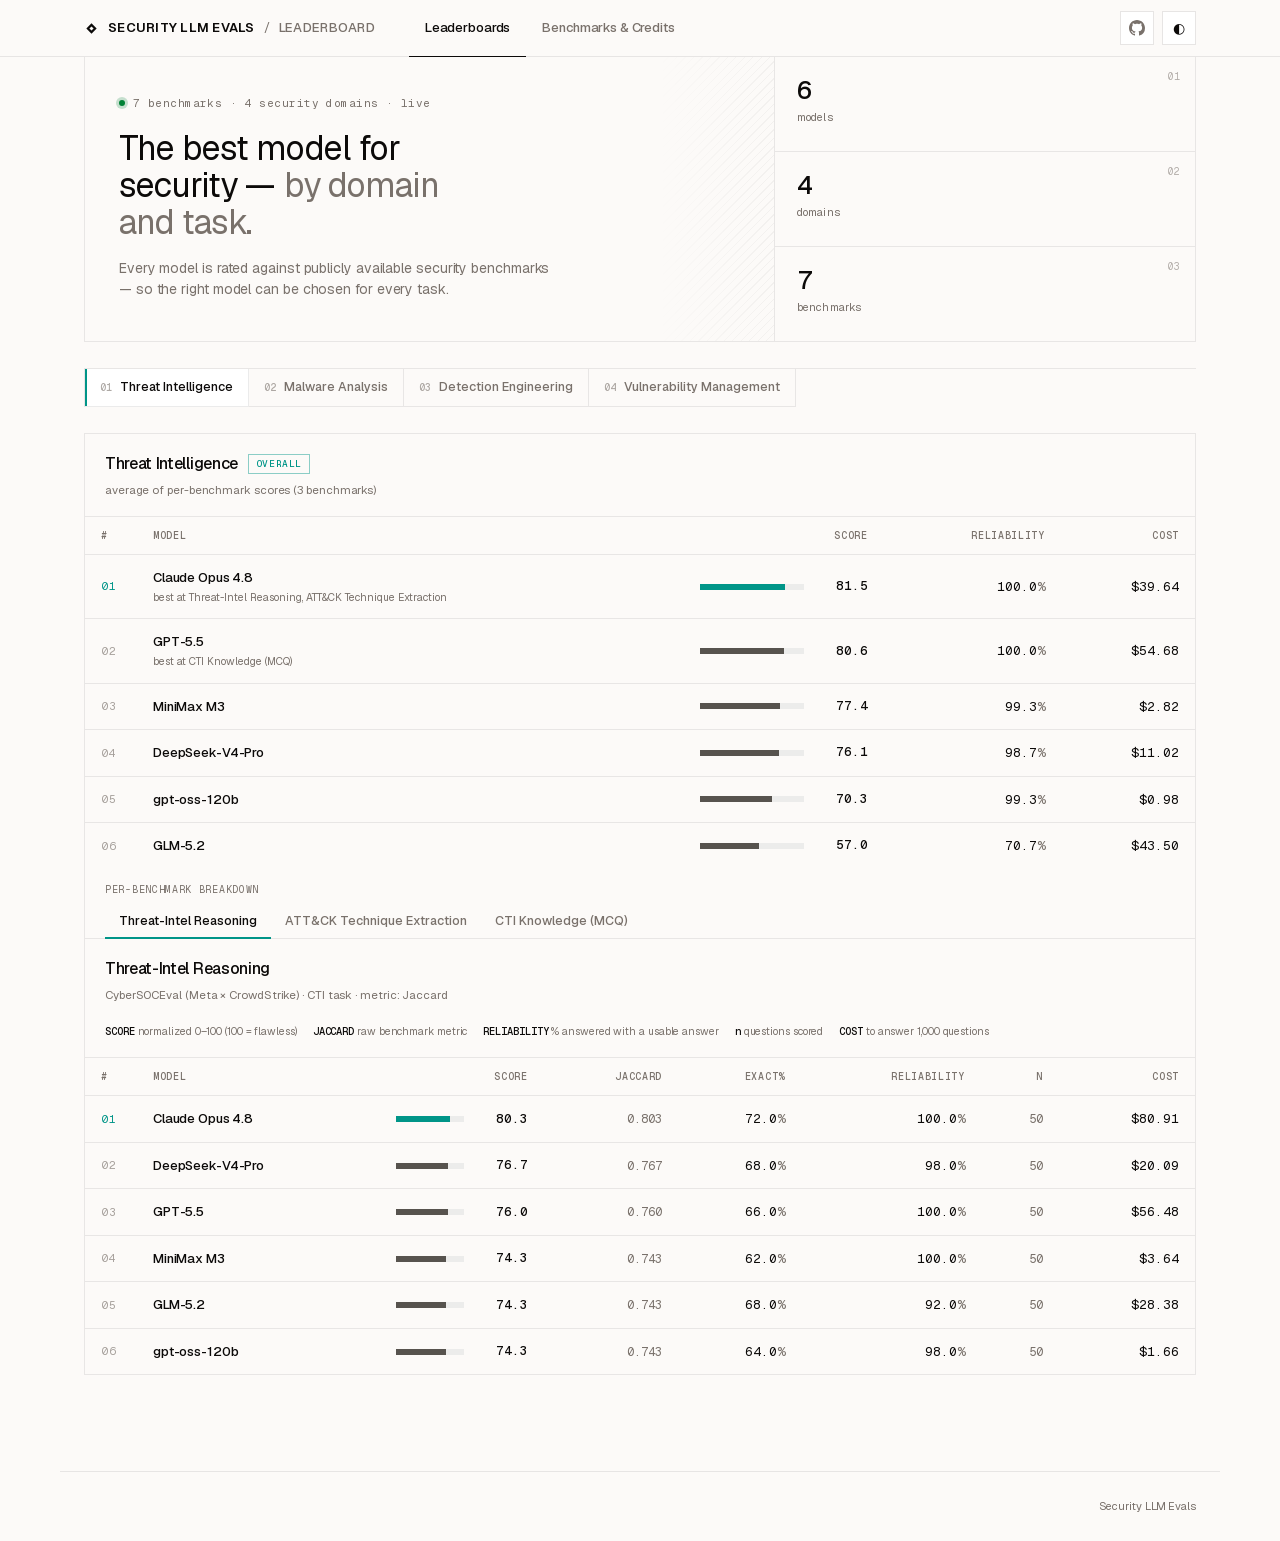
==== commit 76466abc: "UI polish batch (9 items, display-only) ① remove editorial blurbs under tables (NOTES + board-note) " ====
--- a/index.html
+++ b/index.html
@@ -64,6 +64,11 @@
     place-items:center;font-size:14px;transition:background .15s,border-color .15s}
   .theme:hover{border-color:var(--ring)}
   .theme:focus-visible{outline:1.5px solid var(--ring);outline-offset:2px}
+  .actions{display:flex;align-items:center;gap:8px}
+  .ghlink{width:34px;height:34px;border:1px solid var(--border);background:var(--card);
+    color:var(--muted-foreground);display:grid;place-items:center;transition:color .15s,border-color .15s}
+  .ghlink:hover{color:var(--foreground);border-color:var(--ring)}
+  .ghlink:focus-visible{outline:1.5px solid var(--ring);outline-offset:2px}
 
   .wrap{max-width:1160px;margin:0 auto;padding:0 24px 96px}
 
@@ -85,12 +90,11 @@
   h1.title em{font-style:normal;color:var(--muted-foreground)}
   .hero-desc{margin:16px 0 0;color:var(--muted-foreground);font-size:14px;max-width:44ch;line-height:1.55}
 
-  /* stat cells — hairline grid */
-  .stats{display:grid;grid-template-columns:1fr 1fr}
+  /* stat cells — hairline stack */
+  .stats{display:grid;grid-template-columns:1fr}
   .stat-cell{padding:20px 22px;border-bottom:1px solid var(--grid-line);
-    border-right:1px solid var(--grid-line);display:flex;flex-direction:column;gap:2px;position:relative}
-  .stats .stat-cell:nth-child(2n){border-right:0}
-  .stats .stat-cell:nth-last-child(-n+2){border-bottom:0}
+    display:flex;flex-direction:column;gap:2px;position:relative}
+  .stats .stat-cell:last-child{border-bottom:0}
   .stat-idx{position:absolute;top:12px;right:14px;font-size:10px;color:var(--muted-foreground);
     opacity:.55;letter-spacing:.06em}
   .stat-cell b{font-weight:500;font-size:26px;line-height:1;letter-spacing:-.02em;font-family:var(--font-mono);font-variant-numeric:tabular-nums}
@@ -130,9 +134,9 @@
     font-weight:500;text-align:right;padding:11px 16px;border-bottom:1px solid var(--grid-line);
     white-space:nowrap;font-family:var(--font-mono);user-select:none}
   thead th.l{text-align:left}
-  thead th.sortable{cursor:pointer;transition:color .15s}
+  thead th.sortable{cursor:pointer;transition:color .15s;position:relative}
   thead th.sortable:hover{color:var(--foreground)}
-  thead th .arrow{opacity:0;margin-left:3px}
+  thead th .arrow{position:absolute;right:5px;top:50%;transform:translateY(-50%);opacity:0}
   thead th[aria-sort] .arrow{opacity:1;color:var(--accent-data)}
   tbody td{padding:13px 16px;border-bottom:1px solid var(--grid-line);text-align:right;font-size:13px}
   tbody tr:last-child td{border-bottom:0}
@@ -154,10 +158,6 @@
   tr.top .fill{background:var(--accent-data)}
   .scoreval{width:52px;text-align:right;font-weight:500;font-family:var(--font-mono);font-size:12.5px}
   td.rawcell{font-family:var(--font-mono);font-size:12px;color:var(--muted-foreground)}
-  .cost{font-family:var(--font-mono);font-weight:500;padding:2px 8px;font-size:12px;border:1px solid transparent}
-  .cost.lo{color:var(--pos);background:color-mix(in srgb,var(--pos) 11%,transparent)}
-  .cost.mid{color:var(--warn);background:color-mix(in srgb,var(--warn) 12%,transparent)}
-  .cost.hi{color:var(--neg);background:color-mix(in srgb,var(--neg) 12%,transparent)}
   td.ncell{font-family:var(--font-mono);font-size:12px;color:var(--muted-foreground)}
   .cov-badge{font-family:var(--font-mono);font-size:9.5px;font-weight:500;padding:2px 7px;
     border:1px solid color-mix(in srgb,var(--warn) 40%,transparent);color:var(--warn);white-space:nowrap}
@@ -177,21 +177,21 @@
   .subtab:focus-visible{outline:1.5px solid var(--ring);outline-offset:-3px}
 
   /* ─── benchmarks & credits page ─── */
-  .credits-intro{margin:26px 0 0;font-size:13px;color:var(--muted-foreground);max-width:74ch;line-height:1.6}
-  .credits-grid{display:grid;grid-template-columns:repeat(auto-fill,minmax(340px,1fr));
-    border-top:1px solid var(--grid-line);border-left:1px solid var(--grid-line);margin-top:20px}
-  .cred{border-right:1px solid var(--grid-line);border-bottom:1px solid var(--grid-line);padding:20px 22px}
-  .cred h3{margin:0 0 3px;font-size:15px;font-weight:500;letter-spacing:-.015em}
-  .cred .powers{font-size:11px;color:var(--muted-foreground);margin:0 0 14px;line-height:1.5}
-  .cred .row{display:flex;gap:8px;align-items:baseline;padding:5px 0;border-top:1px solid var(--grid-line);font-size:12px}
-  .cred .row:first-of-type{border-top:0}
-  .cred .row .k{font-family:var(--font-mono);font-size:10px;color:var(--muted-foreground);
-    text-transform:uppercase;letter-spacing:.05em;width:64px;flex:none}
-  .cred a.src{color:var(--accent-data);border-bottom:1px solid color-mix(in srgb,var(--accent-data) 40%,transparent)}
-  .cred a.src:hover{border-bottom-color:var(--accent-data)}
-  .cred .lic{font-family:var(--font-mono);font-size:11px}
-  .cred .lic.nc{color:var(--warn)}
-  .cred .ext{font-size:9px;opacity:.7}
+  .credits-intro{margin:26px 0 18px;font-size:13px;color:var(--muted-foreground);max-width:74ch;line-height:1.6}
+  .credits-table{width:100%;border-collapse:collapse;min-width:660px}
+  .credits-table th{font-family:var(--font-mono);font-size:10px;text-transform:uppercase;letter-spacing:.07em;
+    color:var(--muted-foreground);font-weight:500;text-align:left;padding:11px 16px;
+    border-bottom:1px solid var(--grid-line);white-space:nowrap}
+  .credits-table td{padding:14px 16px;border-bottom:1px solid var(--grid-line);font-size:13px;vertical-align:top;text-align:left}
+  .credits-table tbody tr:last-child td{border-bottom:0}
+  .credits-table tbody tr:hover td{background:var(--card)}
+  .cbench b{font-weight:500;display:block;letter-spacing:-.01em}
+  .cbench .cfam{font-size:10.5px;color:var(--muted-foreground);font-family:var(--font-mono)}
+  .clic{font-family:var(--font-mono);font-size:11.5px} .clic.nc{color:var(--warn)}
+  .cpaper{font-family:var(--font-mono);font-size:11.5px}
+  .credits-table a.src{color:var(--accent-data);border-bottom:1px solid color-mix(in srgb,var(--accent-data) 40%,transparent);white-space:nowrap}
+  .credits-table a.src:hover{border-bottom-color:var(--accent-data)}
+  .credits-table .ext{font-size:9px;opacity:.7}
   .credits-note{margin:22px 2px 0;font-size:11px;color:var(--muted-foreground);line-height:1.7;max-width:80ch}
 
   .hidden{display:none}
@@ -218,7 +218,10 @@
       <button class="tab" role="tab" id="t-cred" aria-selected="false" onclick="setView('cred')">Benchmarks &amp; Credits</button>
     </nav>
     <span class="spacer"></span>
-    <button class="theme" id="theme" onclick="toggleTheme()" aria-label="Toggle color theme" title="Toggle theme">◐</button>
+    <div class="actions">
+      <a class="ghlink" href="https://github.com/OpenSource-Security-Stack/security-llm-eval-harness" target="_blank" rel="noopener noreferrer" aria-label="Source on GitHub" title="Source: security-llm-eval-harness on GitHub"><svg viewBox="0 0 16 16" width="16" height="16" fill="currentColor" aria-hidden="true"><path d="M8 0C3.58 0 0 3.58 0 8c0 3.54 2.29 6.53 5.47 7.59.4.07.55-.17.55-.38 0-.19-.01-.82-.01-1.49-2.01.37-2.53-.49-2.69-.94-.09-.23-.48-.94-.82-1.13-.28-.15-.68-.52-.01-.53.63-.01 1.08.58 1.23.82.72 1.21 1.87.87 2.33.66.07-.52.28-.87.51-1.07-1.78-.2-3.64-.89-3.64-3.95 0-.87.31-1.59.82-2.15-.08-.2-.36-1.02.08-2.12 0 0 .67-.21 2.2.82.64-.18 1.32-.27 2-.27.68 0 1.36.09 2 .27 1.53-1.04 2.2-.82 2.2-.82.44 1.1.16 1.92.08 2.12.51.56.82 1.27.82 2.15 0 3.07-1.87 3.75-3.65 3.95.29.25.54.73.54 1.48 0 1.07-.01 1.93-.01 2.2 0 .21.15.46.55.38A8.013 8.013 0 0016 8c0-4.42-3.58-8-8-8z"/></svg></a>
+      <button class="theme" id="theme" onclick="toggleTheme()" aria-label="Toggle color theme" title="Toggle theme">◐</button>
+    </div>
   </div>
 </header>
 
@@ -226,8 +229,8 @@
   <section class="hero">
     <div class="hero-l">
       <p class="eyebrow mono"><span class="live-dot"></span><span id="hero-eyebrow"></span></p>
-      <h1 class="title">The best model per security task — <em>measured, not assumed.</em></h1>
-      <p class="hero-desc">Every ranking below is a real benchmark run. Route each security sub-task to the model that empirically wins it — not the one you assume is best.</p>
+      <h1 class="title">The best model for security — <em>by domain and task.</em></h1>
+      <p class="hero-desc">Every model is rated against publicly available security benchmarks — so the right model can be chosen for every task.</p>
     </div>
     <div class="stats" id="stats"></div>
   </section>
@@ -235,23 +238,20 @@
   <section id="view-board">
     <div class="pills" id="pills" role="tablist" aria-label="Domains"></div>
     <div id="domain-body"></div>
-    <p class="note" id="board-note"></p>
   </section>
 
   <section id="view-cred" class="hidden">
     <p class="credits-intro">These rankings are computed on public, verified-open benchmarks.
       Benchmark data belongs to its original authors — the sources and licenses below are our
       attribution obligations, not decoration. Please honor each dataset's license.</p>
-    <div class="credits-grid" id="credits"></div>
+    <div id="credits"></div>
     <p class="credits-note" id="credits-note"></p>
   </section>
 </div>
 
 <footer>
-  <span>Scores are normalized per benchmark (100 = flawless); not comparable across benchmarks.</span>
   <span class="spacer"></span>
-  <span class="mono" id="foot-meta"></span>
-  <span>· Open-core LLM security evals</span>
+  <span>Security LLM Evals</span>
 </footer>
 
 <script src="data/rankings.js"></script>
@@ -284,14 +284,6 @@
 const DOMAINS = R.domains;
 const ROLLUPS = R.rollups || {};
 
-/* ── UI-owned editorial (survives data refreshes; keyed by domain id, optional) ── */
-const NOTES = {
-  cti:      "Opus tops Threat Intelligence, winning two of its three benchmarks — but the leading open model stays close on the underlying scores at far lower cost.",
-  vulnmgmt: "GPT-5.5 edges Vulnerability Management by winning CVSS scoring, with Opus taking CVE→CWE — the open challenger stays within a few points at a fraction of the price.",
-  malware:  "Malware is the hardest task on the board — nobody clears 58, and several cheap open models land within a point of the closed frontier.",
-  deteng:   "The closest call on the board — Opus edges GPT-5.5 by 0.002 (0.577 vs 0.575) at roughly a quarter of the cost and ~6× the speed. When quality ties, cost and latency decide the route.",
-};
-
 /* ── static attribution (Benchmarks & Credits page — from docs/CONTRACT.md) ── */
 const LEAF_NAMES = {
   cti:"Threat-Intel Reasoning", cti_mcq:"CTI Knowledge (MCQ)", cti_ate:"ATT&CK Technique Extraction",
@@ -318,7 +310,6 @@
 /* ── helpers ── */
 const isBlank = v => v == null || v === 0;
 const two = i => String(i).padStart(2, "0");
-const costCls = c => c < 10 ? "lo" : c < 50 ? "mid" : "hi";
 const esc = s => String(s).replace(/[&<>]/g, c => ({"&":"&amp;","<":"&lt;",">":"&gt;"}[c]));
 const badge = t => `<span class="badge ${t}">${t === "mixture" ? "vote" : t}</span>`;
 const RELIABILITY_TIP = "% of questions with a usable answer — the rest score zero. Low reliability = the model failed to produce gradeable output (truncation, rambling, errors), not that it was wrong.";
@@ -369,13 +360,11 @@
 (function renderHero(){
   const s = heroStats();
   document.getElementById("stats").innerHTML = [
-    [s.models, "models"], [s.domains, "domains"], [s.benchmarks, "benchmarks"], [s.nRange, "questions / task"]
+    [s.models, "models"], [s.domains, "domains"], [s.benchmarks, "benchmarks"]
   ].map(([b, l], i) => `<div class="stat-cell"><span class="stat-idx mono">${two(i+1)}</span>`+
     `<b>${b}</b><span class="lbl">${l}</span></div>`).join("");
   document.getElementById("hero-eyebrow").textContent =
     `${s.benchmarks} benchmarks · ${s.domains} security domains · live`;
-  document.getElementById("foot-meta").textContent =
-    `${s.benchmarks} benchmarks · ${s.domains} domains · N=${s.nRange}`;
 })();
 
 /* ── leaf model table (direction-aware) ── */
@@ -399,13 +388,13 @@
   const th = (col, label, title) => {
     const active = s && s.col === col;
     return `<th class="sortable" data-leaf="${leaf}" data-col="${col}"${title?` title="${title}"`:""}${active?` aria-sort="${s.dir===-1?"descending":"ascending"}"`:""}>`+
-      `${label} <span class="arrow">${active ? (s.dir===-1?"▾":"▴") : "▾"}</span></th>`;
+      `${label}<span class="arrow">${active ? (s.dir===-1?"▾":"▴") : "▾"}</span></th>`;
   };
   const body = rows.map((r, i) => {
     const top = i === 0 && !s;
-    const pct = k => isBlank(r[k]) ? `<span class="dash">—</span>` : `${(+r[k]).toFixed(1)}<span class="sub">%</span>`;
+    const pct = k => isBlank(r[k]) ? `<span class="dash">—</span>` : `<span class="mono">${(+r[k]).toFixed(1)}<span class="sub">%</span></span>`;
     const cost = isBlank(r.cost_per_1k_usd) ? `<span class="dash">—</span>`
-      : `<span class="cost ${costCls(r.cost_per_1k_usd)}" title="${COST_TIP}">$${(+r.cost_per_1k_usd).toFixed(2)}</span>`;
+      : `<span class="mono" title="${COST_TIP}">$${(+r.cost_per_1k_usd).toFixed(2)}</span>`;
     const nTd = r.n == null ? `<td><span class="dash">—</span></td>` : `<td class="ncell">${r.n}</td>`;
     const ci = Array.isArray(r.ci) ? `95% CI [${r.ci[0]}, ${r.ci[1]}]` : "";
     const lat = r.latency_s != null ? `${ci?" · ":""}${r.latency_s}s/q` : "";
@@ -451,8 +440,8 @@
     const [lo, hi] = m.cost_per_1k_range || [];
     const costTip = avg == null ? "" : ` title="average cost per 1,000 questions across the domain's benchmarks${(lo!=null&&hi!=null&&lo!==hi)?`; range: $${lo.toFixed(2)}–$${hi.toFixed(2)}`:""}"`;
     const costCell = avg == null ? `<span class="dash">—</span>`
-      : `<span class="cost ${costCls(avg)}"${costTip}>$${avg.toFixed(2)}</span>`;
-    const rel = m.answered_pct_avg != null ? `${m.answered_pct_avg.toFixed(1)}<span class="sub">%</span>` : `<span class="dash">—</span>`;
+      : `<span class="mono"${costTip}>$${avg.toFixed(2)}</span>`;
+    const rel = m.answered_pct_avg != null ? `<span class="mono">${m.answered_pct_avg.toFixed(1)}<span class="sub">%</span></span>` : `<span class="dash">—</span>`;
     const score = m.score != null ? m.score : 0;
     return `<tr class="${top?"top":""}">`+
       `<td class="rank">${two(i+1)}</td>`+
@@ -476,8 +465,6 @@
 function renderDomain(dom){
   curDomain = dom.id;
   const host = document.getElementById("domain-body");
-  const note = NOTES[dom.id] || "";
-  document.getElementById("board-note").textContent = note ? "▸ " + note : "";
 
   if (dom.rollup){
     // verdict on top (overarching) + receipts below (leaf sub-tabs) — identical for all domains
@@ -536,21 +523,26 @@
   }));
 }
 
-/* ── benchmarks & credits page ── */
+/* ── benchmarks & credits page — one row per benchmark leaf (all 7) ── */
 (function renderCredits(){
-  const g = document.getElementById("credits");
-  g.innerHTML = CREDITS.map(c => {
-    const powers = c.leaves.map(l => LEAF_NAMES[l] || l).join(" · ");
-    const rows = [];
-    rows.push(`<div class="row"><span class="k">Powers</span><span>${esc(powers)}</span></div>`);
-    c.sources.forEach((s, i) => rows.push(
-      `<div class="row"><span class="k">${i===0?"Source":""}</span>`+
-      `<a class="src" href="${s.url}" target="_blank" rel="noopener noreferrer">${esc(s.label)} <span class="ext">↗</span></a></div>`));
-    rows.push(`<div class="row"><span class="k">License</span><span class="lic ${c.nc?"nc":""}">${esc(c.license)}</span></div>`);
-    if (c.paper) rows.push(`<div class="row"><span class="k">Paper</span><a class="src" href="${c.paper}" target="_blank" rel="noopener noreferrer">${esc(c.paper.replace(/^https?:\/\//,""))} <span class="ext">↗</span></a></div>`);
-    if (c.hint) rows.push(`<div class="row"><span class="k"></span><span style="color:var(--muted-foreground)">${esc(c.hint)}</span></div>`);
-    return `<div class="cred"><h3>${esc(c.name)}</h3><p class="powers">${esc(powers)}</p>${rows.join("")}</div>`;
-  }).join("");
+  const link = (label, url) => `<a class="src" href="${url}" target="_blank" rel="noopener noreferrer">${esc(label)} <span class="ext">↗</span></a>`;
+  // flatten the family-grouped CREDITS into one row per leaf
+  const byLeaf = [];
+  CREDITS.forEach(c => c.leaves.forEach(leaf => byLeaf.push({
+    name: LEAF_NAMES[leaf] || leaf, family: c.name,
+    sources: c.sources, license: c.license, nc: c.nc, paper: c.paper
+  })));
+  const rows = byLeaf.map(r =>
+    `<tr>`+
+      `<td class="cbench"><b>${esc(r.name)}</b><span class="cfam">${esc(r.family)}</span></td>`+
+      `<td>${r.sources.map(s => link(s.label, s.url)).join("<br>")}</td>`+
+      `<td class="clic ${r.nc?"nc":""}">${esc(r.license)}</td>`+
+      `<td class="cpaper">${r.paper ? link(r.paper.replace(/^https?:\/\//,""), r.paper) : `<span class="dash">—</span>`}</td>`+
+    `</tr>`).join("");
+  document.getElementById("credits").innerHTML =
+    `<div class="block"><div class="tblwrap"><table class="credits-table"><thead><tr>`+
+    `<th>Benchmark</th><th>Source</th><th>License</th><th>Paper</th>`+
+    `</tr></thead><tbody>${rows}</tbody></table></div></div>`;
   document.getElementById("credits-note").innerHTML =
     "Benchmark data © original authors — see links above. <b>CTIBench is CC&nbsp;BY-NC-SA (non-commercial use)</b>; "+
     "the Sigma rule corpus is SigmaHQ under Detection Rule License 1.1 (task construction ours). "+
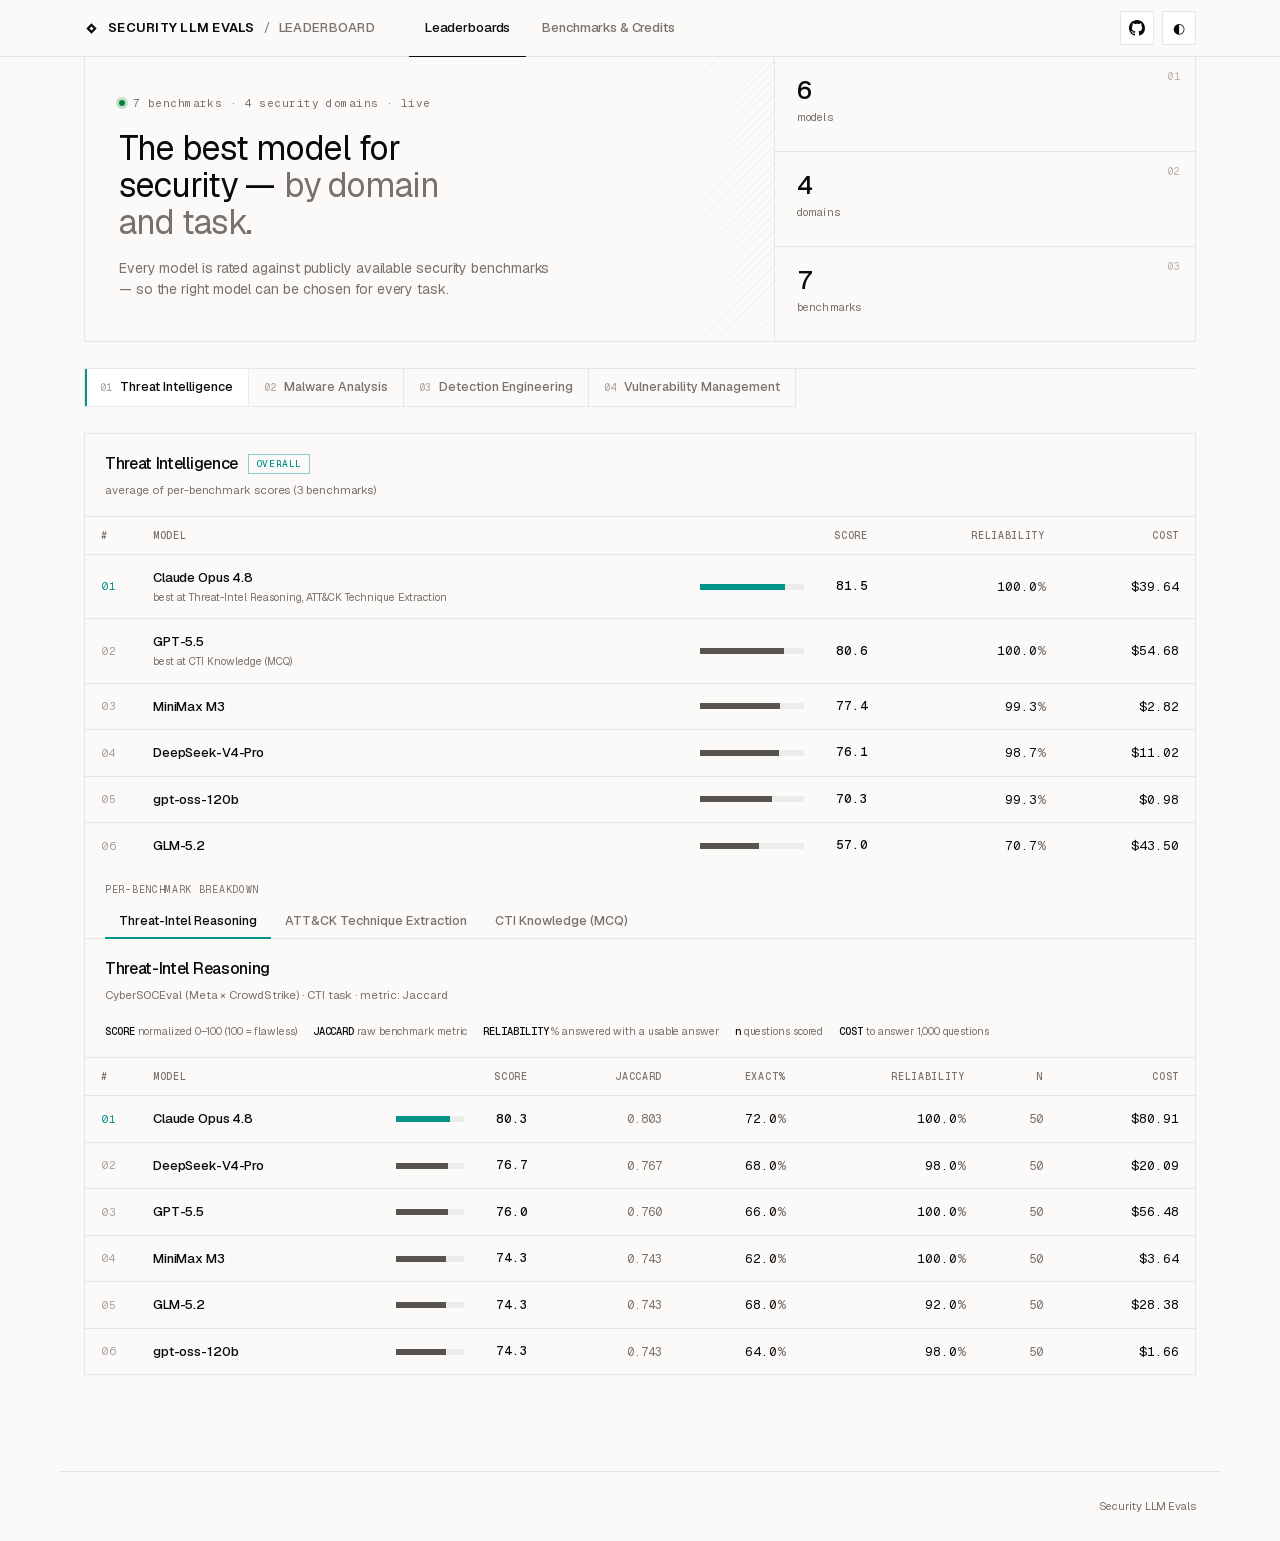
==== commit e9eb2fac: "GitHub icon: foreground color (dark) to match the theme toggle Co-Authored-By: Claude Opus 4.8 (1M c" ====
--- a/index.html
+++ b/index.html
@@ -66,7 +66,7 @@
   .theme:focus-visible{outline:1.5px solid var(--ring);outline-offset:2px}
   .actions{display:flex;align-items:center;gap:8px}
   .ghlink{width:34px;height:34px;border:1px solid var(--border);background:var(--card);
-    color:var(--muted-foreground);display:grid;place-items:center;transition:color .15s,border-color .15s}
+    color:var(--foreground);display:grid;place-items:center;transition:color .15s,border-color .15s}
   .ghlink:hover{color:var(--foreground);border-color:var(--ring)}
   .ghlink:focus-visible{outline:1.5px solid var(--ring);outline-offset:2px}
 
@@ -177,7 +177,7 @@
   .subtab:focus-visible{outline:1.5px solid var(--ring);outline-offset:-3px}
 
   /* ─── benchmarks & credits page ─── */
-  .credits-intro{margin:26px 0 18px;font-size:13px;color:var(--muted-foreground);max-width:74ch;line-height:1.6}
+  .credits-intro{margin:26px 0 18px;font-size:13px;color:var(--muted-foreground);line-height:1.6}
   .credits-table{width:100%;border-collapse:collapse;min-width:660px}
   .credits-table th{font-family:var(--font-mono);font-size:10px;text-transform:uppercase;letter-spacing:.07em;
     color:var(--muted-foreground);font-weight:500;text-align:left;padding:11px 16px;
@@ -187,12 +187,11 @@
   .credits-table tbody tr:hover td{background:var(--card)}
   .cbench b{font-weight:500;display:block;letter-spacing:-.01em}
   .cbench .cfam{font-size:10.5px;color:var(--muted-foreground);font-family:var(--font-mono)}
-  .clic{font-family:var(--font-mono);font-size:11.5px} .clic.nc{color:var(--warn)}
   .cpaper{font-family:var(--font-mono);font-size:11.5px}
   .credits-table a.src{color:var(--accent-data);border-bottom:1px solid color-mix(in srgb,var(--accent-data) 40%,transparent);white-space:nowrap}
   .credits-table a.src:hover{border-bottom-color:var(--accent-data)}
   .credits-table .ext{font-size:9px;opacity:.7}
-  .credits-note{margin:22px 2px 0;font-size:11px;color:var(--muted-foreground);line-height:1.7;max-width:80ch}
+  .credits-note{margin:22px 0 0;font-size:11px;color:var(--muted-foreground);line-height:1.7}
 
   .hidden{display:none}
   footer{max-width:1160px;margin:0 auto;padding:26px 24px;border-top:1px solid var(--border);
@@ -536,7 +535,7 @@
     `<tr>`+
       `<td class="cbench"><b>${esc(r.name)}</b><span class="cfam">${esc(r.family)}</span></td>`+
       `<td>${r.sources.map(s => link(s.label, s.url)).join("<br>")}</td>`+
-      `<td class="clic ${r.nc?"nc":""}">${esc(r.license)}</td>`+
+      `<td>${esc(r.license)}</td>`+
       `<td class="cpaper">${r.paper ? link(r.paper.replace(/^https?:\/\//,""), r.paper) : `<span class="dash">—</span>`}</td>`+
     `</tr>`).join("");
   document.getElementById("credits").innerHTML =
@@ -544,7 +543,7 @@
     `<th>Benchmark</th><th>Source</th><th>License</th><th>Paper</th>`+
     `</tr></thead><tbody>${rows}</tbody></table></div></div>`;
   document.getElementById("credits-note").innerHTML =
-    "Benchmark data © original authors — see links above. <b>CTIBench is CC&nbsp;BY-NC-SA (non-commercial use)</b>; "+
+    "Benchmark data © original authors — see links above. CTIBench is CC&nbsp;BY-NC-SA (non-commercial use); "+
     "the Sigma rule corpus is SigmaHQ under Detection Rule License 1.1 (task construction ours). "+
     "Displaying these credits is a license obligation, not a courtesy.";
 })();
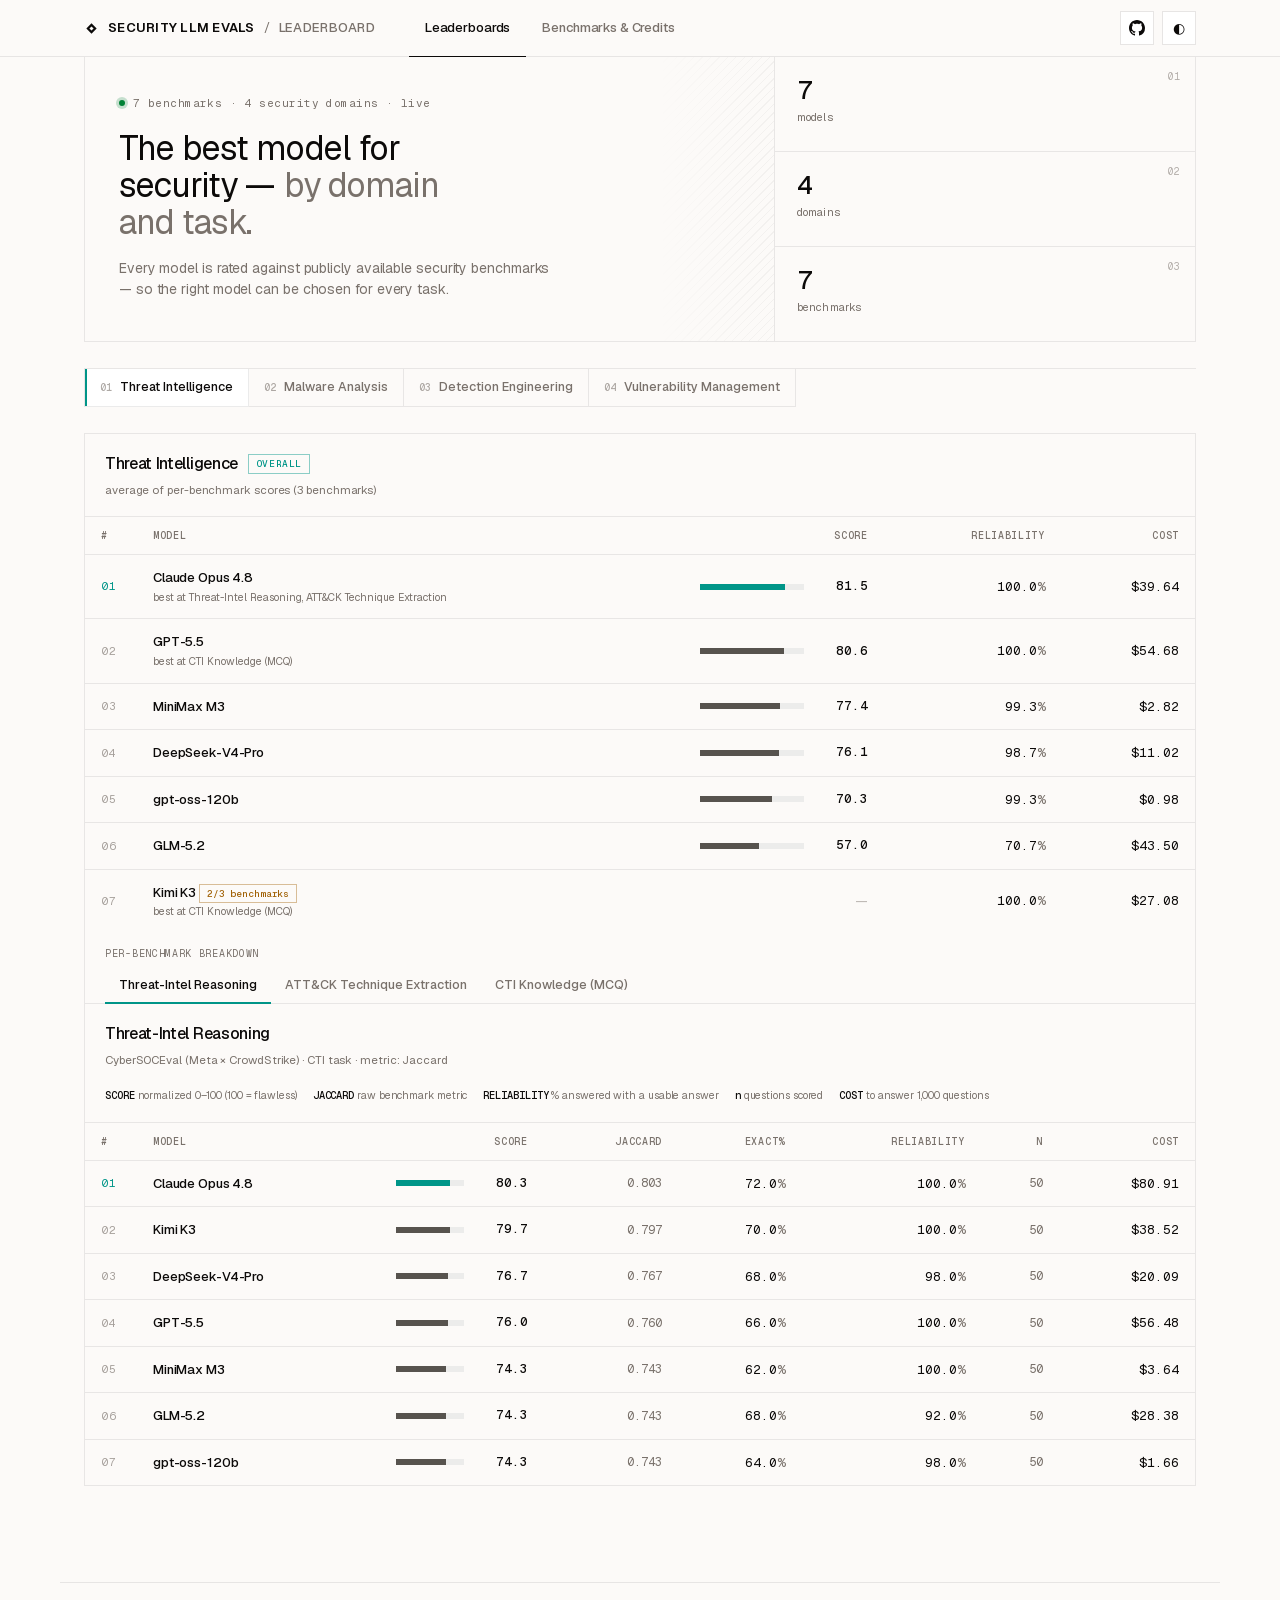
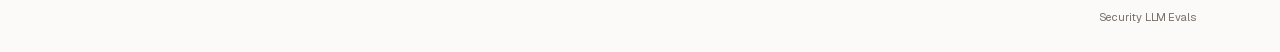
==== commit 3c72fa3f: "Overarching tables: dash the SCORE for partial-coverage rows - when coverage[0] < coverage[1], rende" ====
--- a/index.html
+++ b/index.html
@@ -441,12 +441,16 @@
     const costCell = avg == null ? `<span class="dash">—</span>`
       : `<span class="mono"${costTip}>$${avg.toFixed(2)}</span>`;
     const rel = m.answered_pct_avg != null ? `<span class="mono">${m.answered_pct_avg.toFixed(1)}<span class="sub">%</span></span>` : `<span class="dash">—</span>`;
+    const partial = cov < tot;   // a domain average over fewer benchmarks isn't comparable → dash, no bar
     const score = m.score != null ? m.score : 0;
+    const scoreTd = partial
+      ? `<td><span class="dash">—</span></td>`
+      : `<td><div class="barcell"><div class="track"><div class="fill" style="width:${Math.max(6,Math.round(score))}%"></div></div>`+
+        `<span class="scoreval">${score.toFixed(1)}</span></div></td>`;
     return `<tr class="${top?"top":""}">`+
       `<td class="rank">${two(i+1)}</td>`+
       `<td class="model">${esc(m.model)}${covBadge}${bestAt}</td>`+
-      `<td><div class="barcell"><div class="track"><div class="fill" style="width:${Math.max(6,Math.round(score))}%"></div></div>`+
-        `<span class="scoreval">${score.toFixed(1)}</span></div></td>`+
+      scoreTd+
       `<td>${rel}</td>`+
       `<td>${costCell}</td></tr>`;
   }).join("");
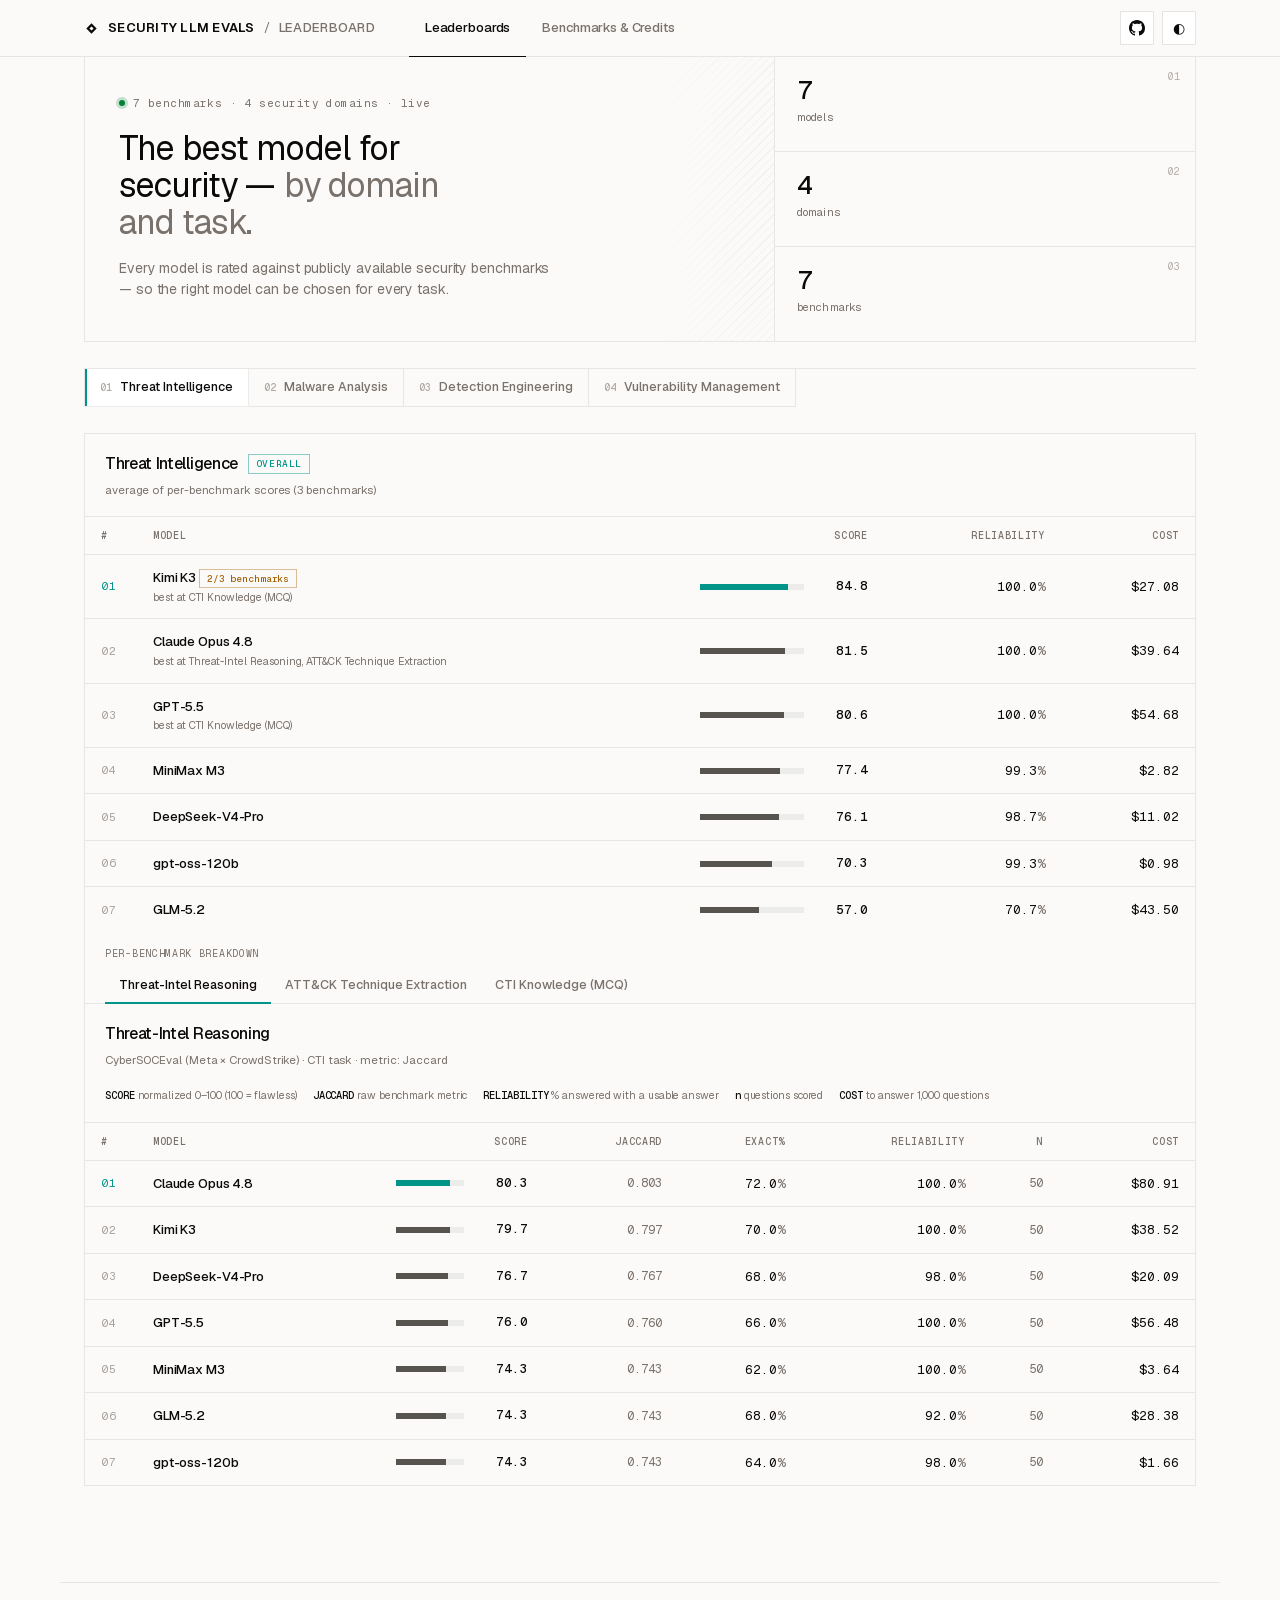
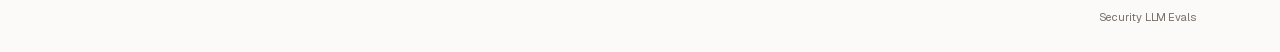
==== commit 8f5b640b: "Revert partial-coverage dash: render partial rows like full rows - per harness REVERSED decision: pa" ====
--- a/index.html
+++ b/index.html
@@ -441,16 +441,12 @@
     const costCell = avg == null ? `<span class="dash">—</span>`
       : `<span class="mono"${costTip}>$${avg.toFixed(2)}</span>`;
     const rel = m.answered_pct_avg != null ? `<span class="mono">${m.answered_pct_avg.toFixed(1)}<span class="sub">%</span></span>` : `<span class="dash">—</span>`;
-    const partial = cov < tot;   // a domain average over fewer benchmarks isn't comparable → dash, no bar
     const score = m.score != null ? m.score : 0;
-    const scoreTd = partial
-      ? `<td><span class="dash">—</span></td>`
-      : `<td><div class="barcell"><div class="track"><div class="fill" style="width:${Math.max(6,Math.round(score))}%"></div></div>`+
-        `<span class="scoreval">${score.toFixed(1)}</span></div></td>`;
     return `<tr class="${top?"top":""}">`+
       `<td class="rank">${two(i+1)}</td>`+
       `<td class="model">${esc(m.model)}${covBadge}${bestAt}</td>`+
-      scoreTd+
+      `<td><div class="barcell"><div class="track"><div class="fill" style="width:${Math.max(6,Math.round(score))}%"></div></div>`+
+        `<span class="scoreval">${score.toFixed(1)}</span></div></td>`+
       `<td>${rel}</td>`+
       `<td>${costCell}</td></tr>`;
   }).join("");
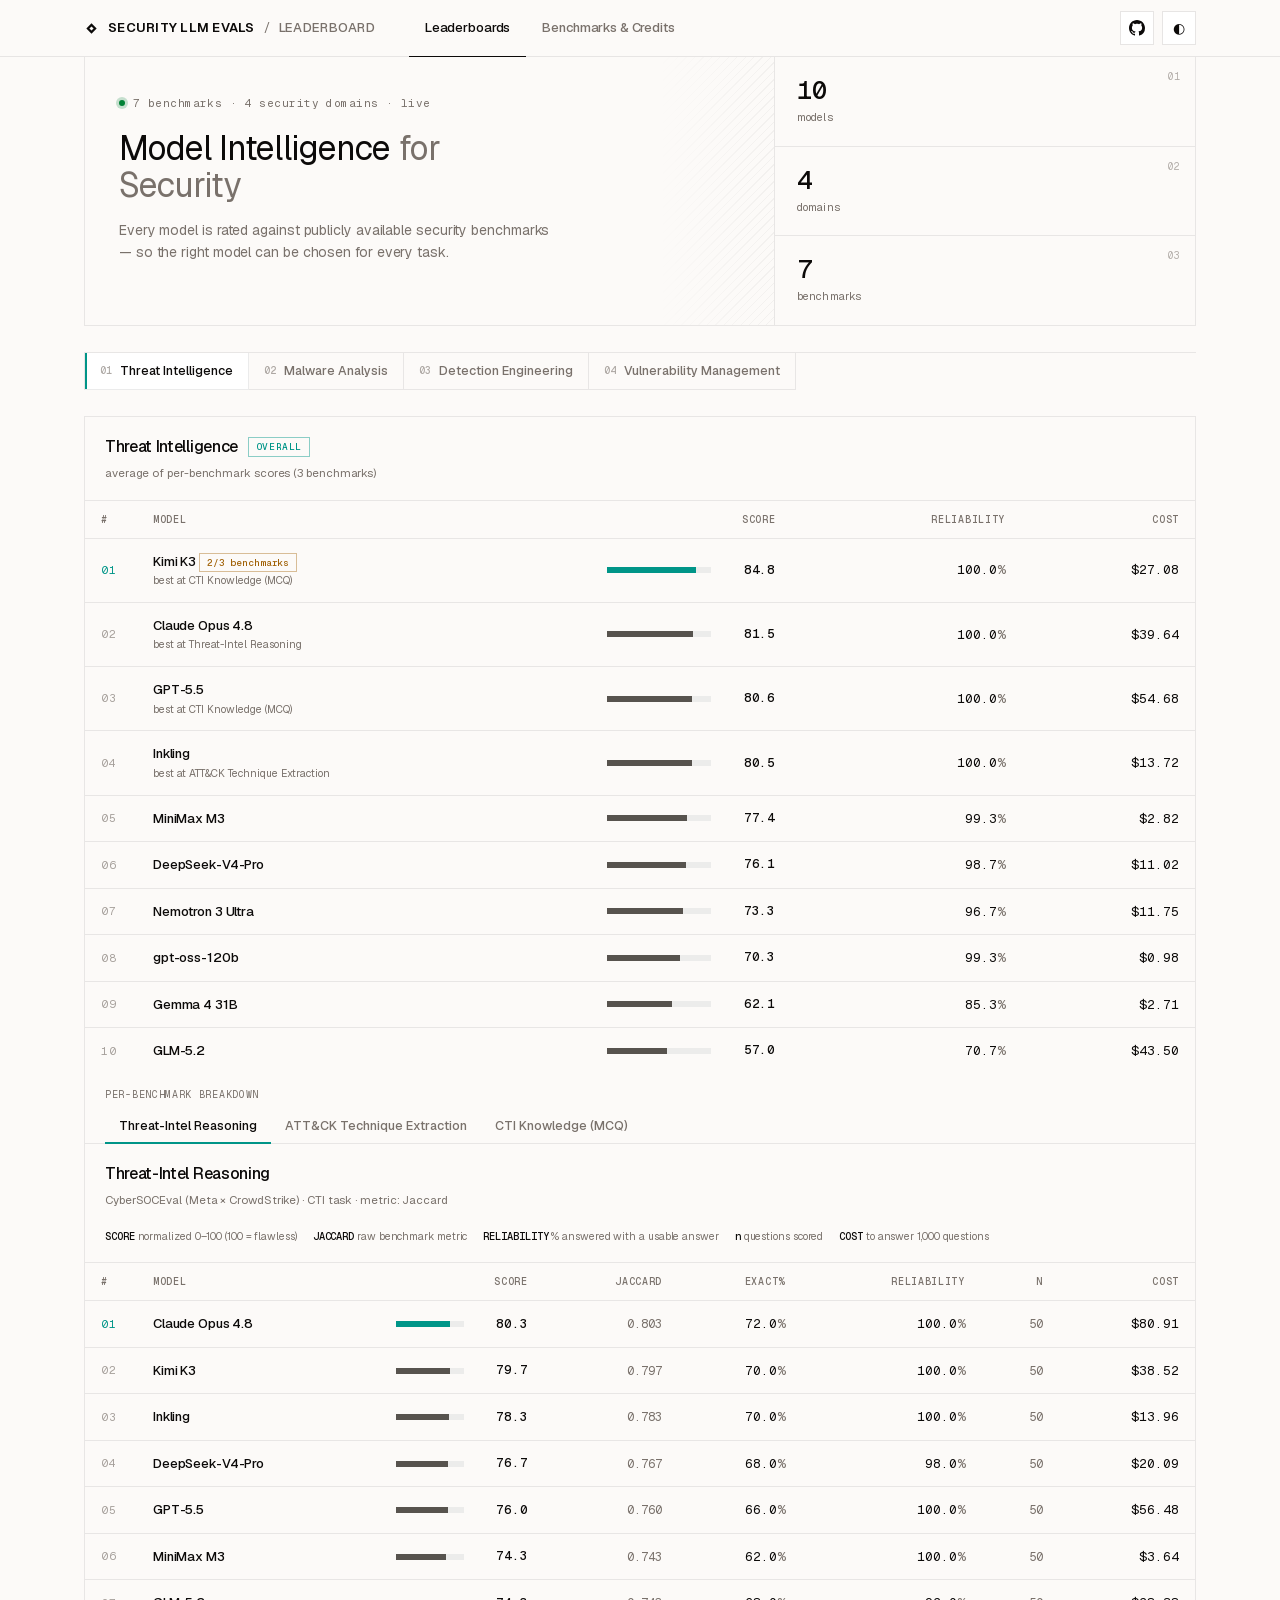
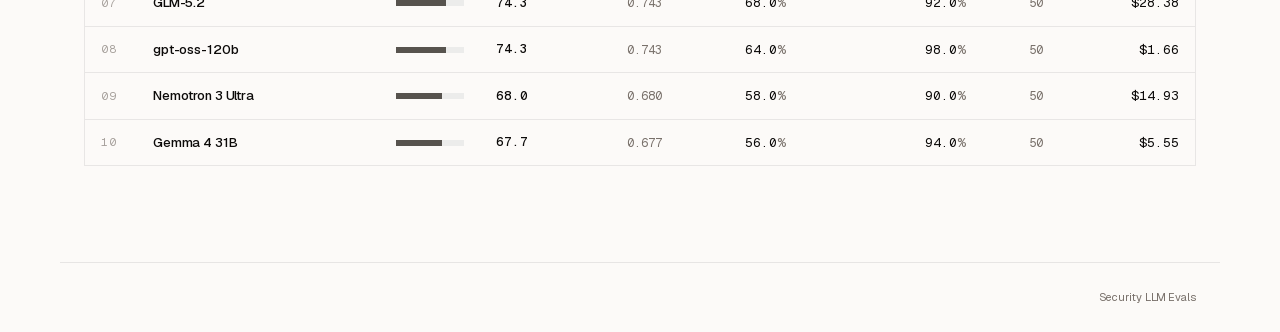
==== commit 52469836: "Hero headline -> 'Model Intelligence for Security' Co-Authored-By: Claude Opus 4.8 (1M context) <nor" ====
--- a/index.html
+++ b/index.html
@@ -228,7 +228,7 @@
   <section class="hero">
     <div class="hero-l">
       <p class="eyebrow mono"><span class="live-dot"></span><span id="hero-eyebrow"></span></p>
-      <h1 class="title">The best model for security — <em>by domain and task.</em></h1>
+      <h1 class="title">Model Intelligence <em>for Security</em></h1>
       <p class="hero-desc">Every model is rated against publicly available security benchmarks — so the right model can be chosen for every task.</p>
     </div>
     <div class="stats" id="stats"></div>
